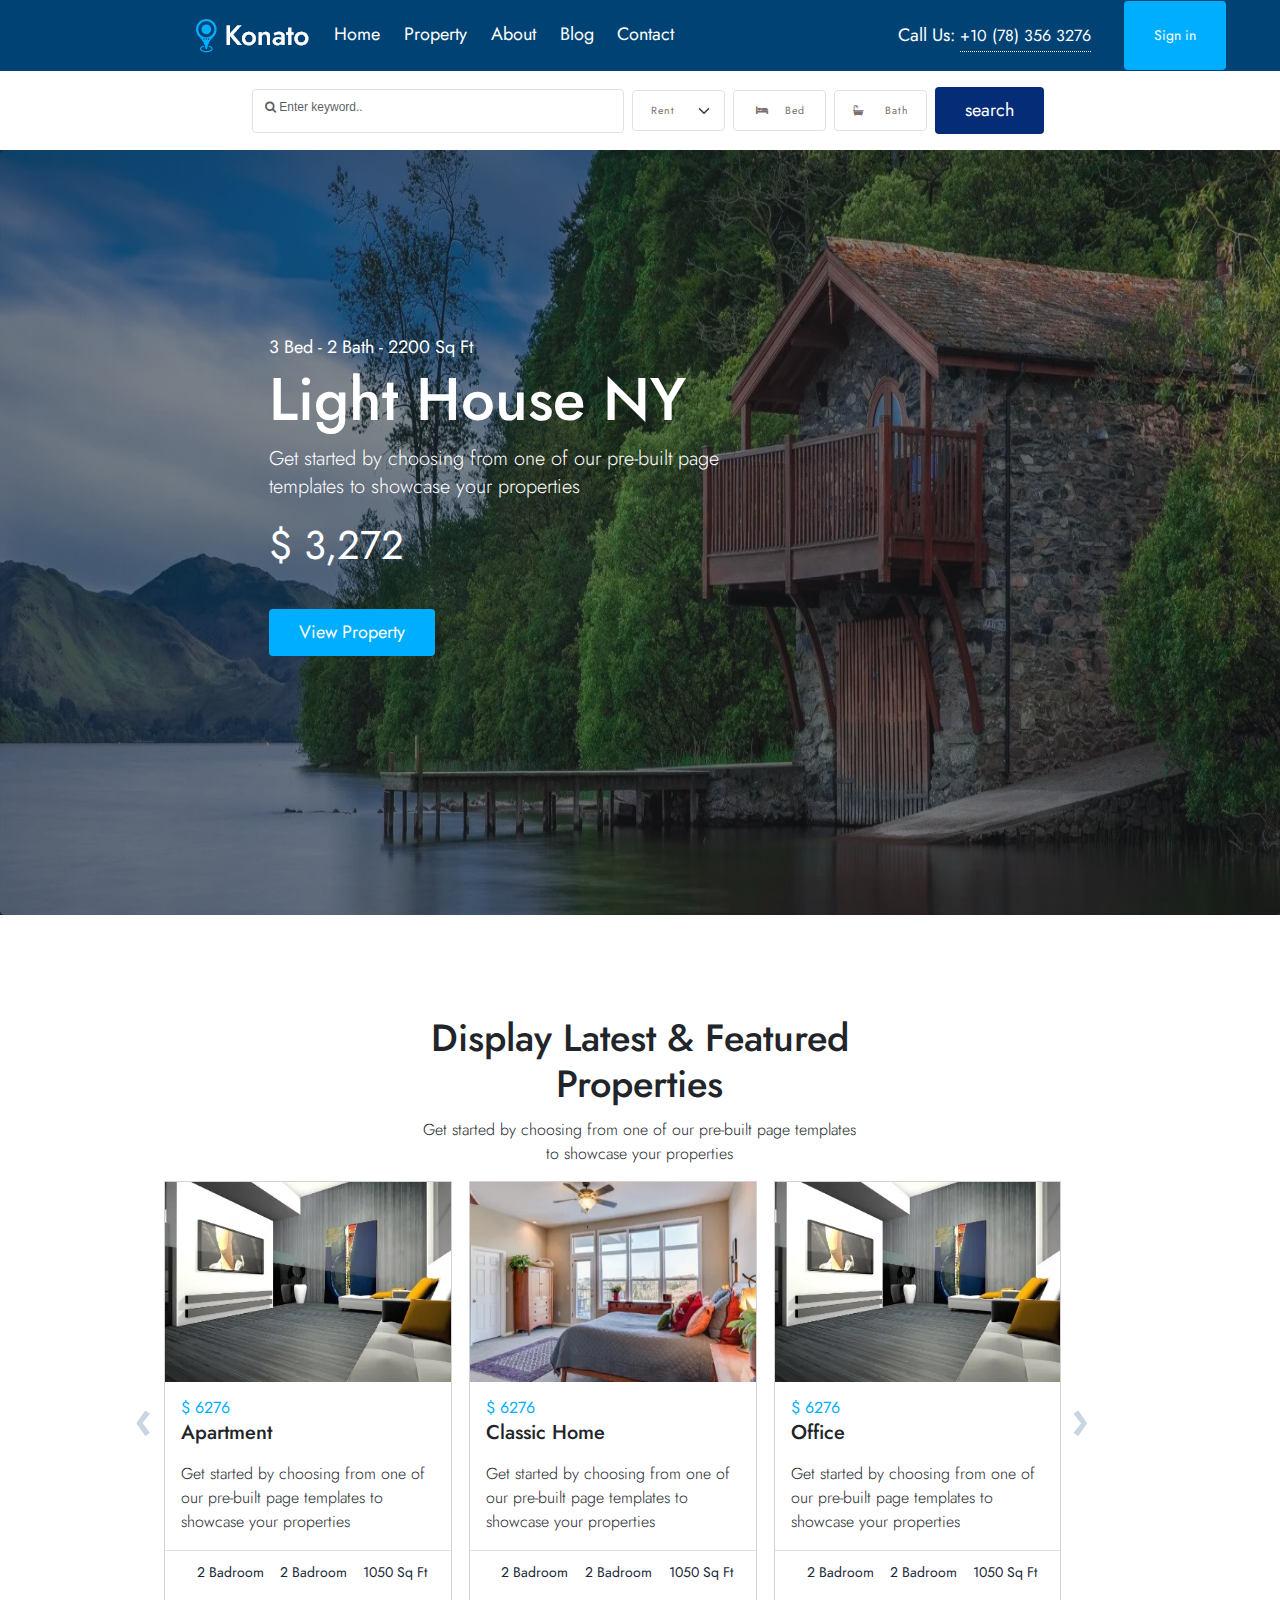
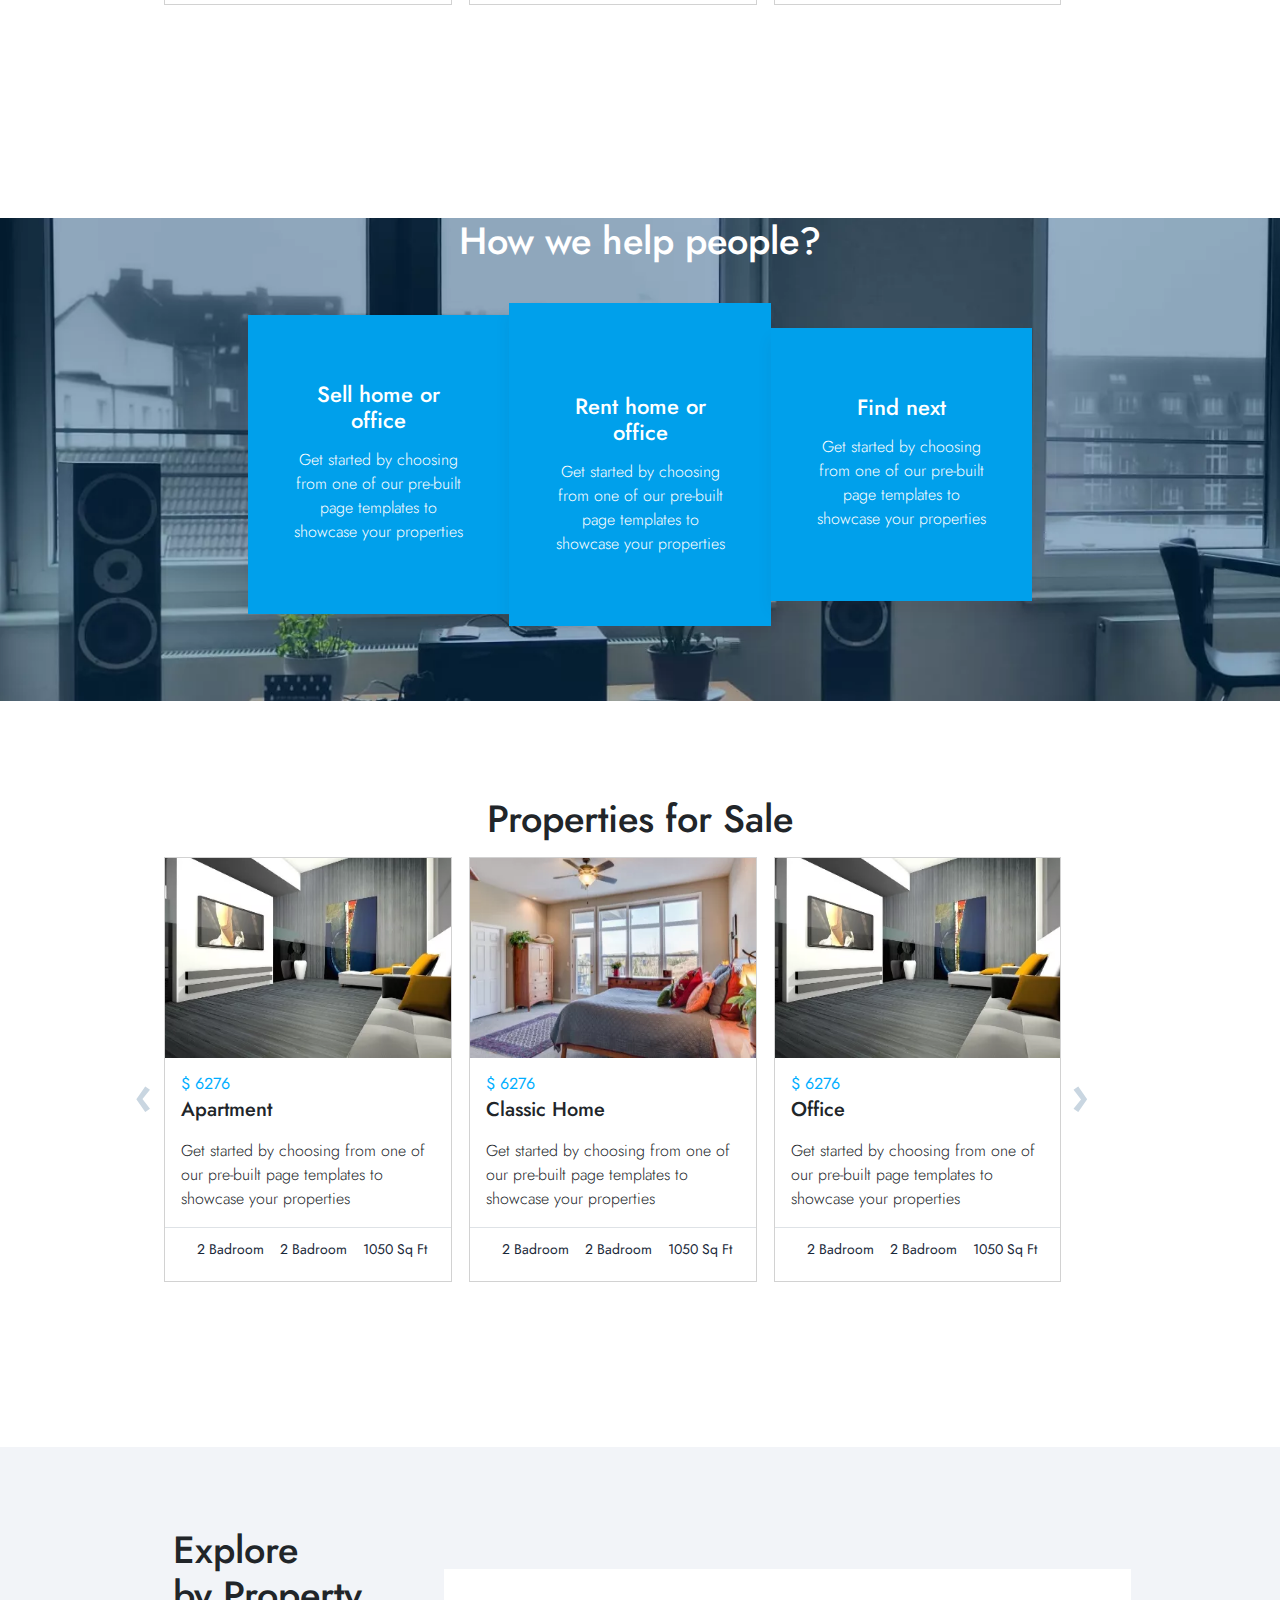
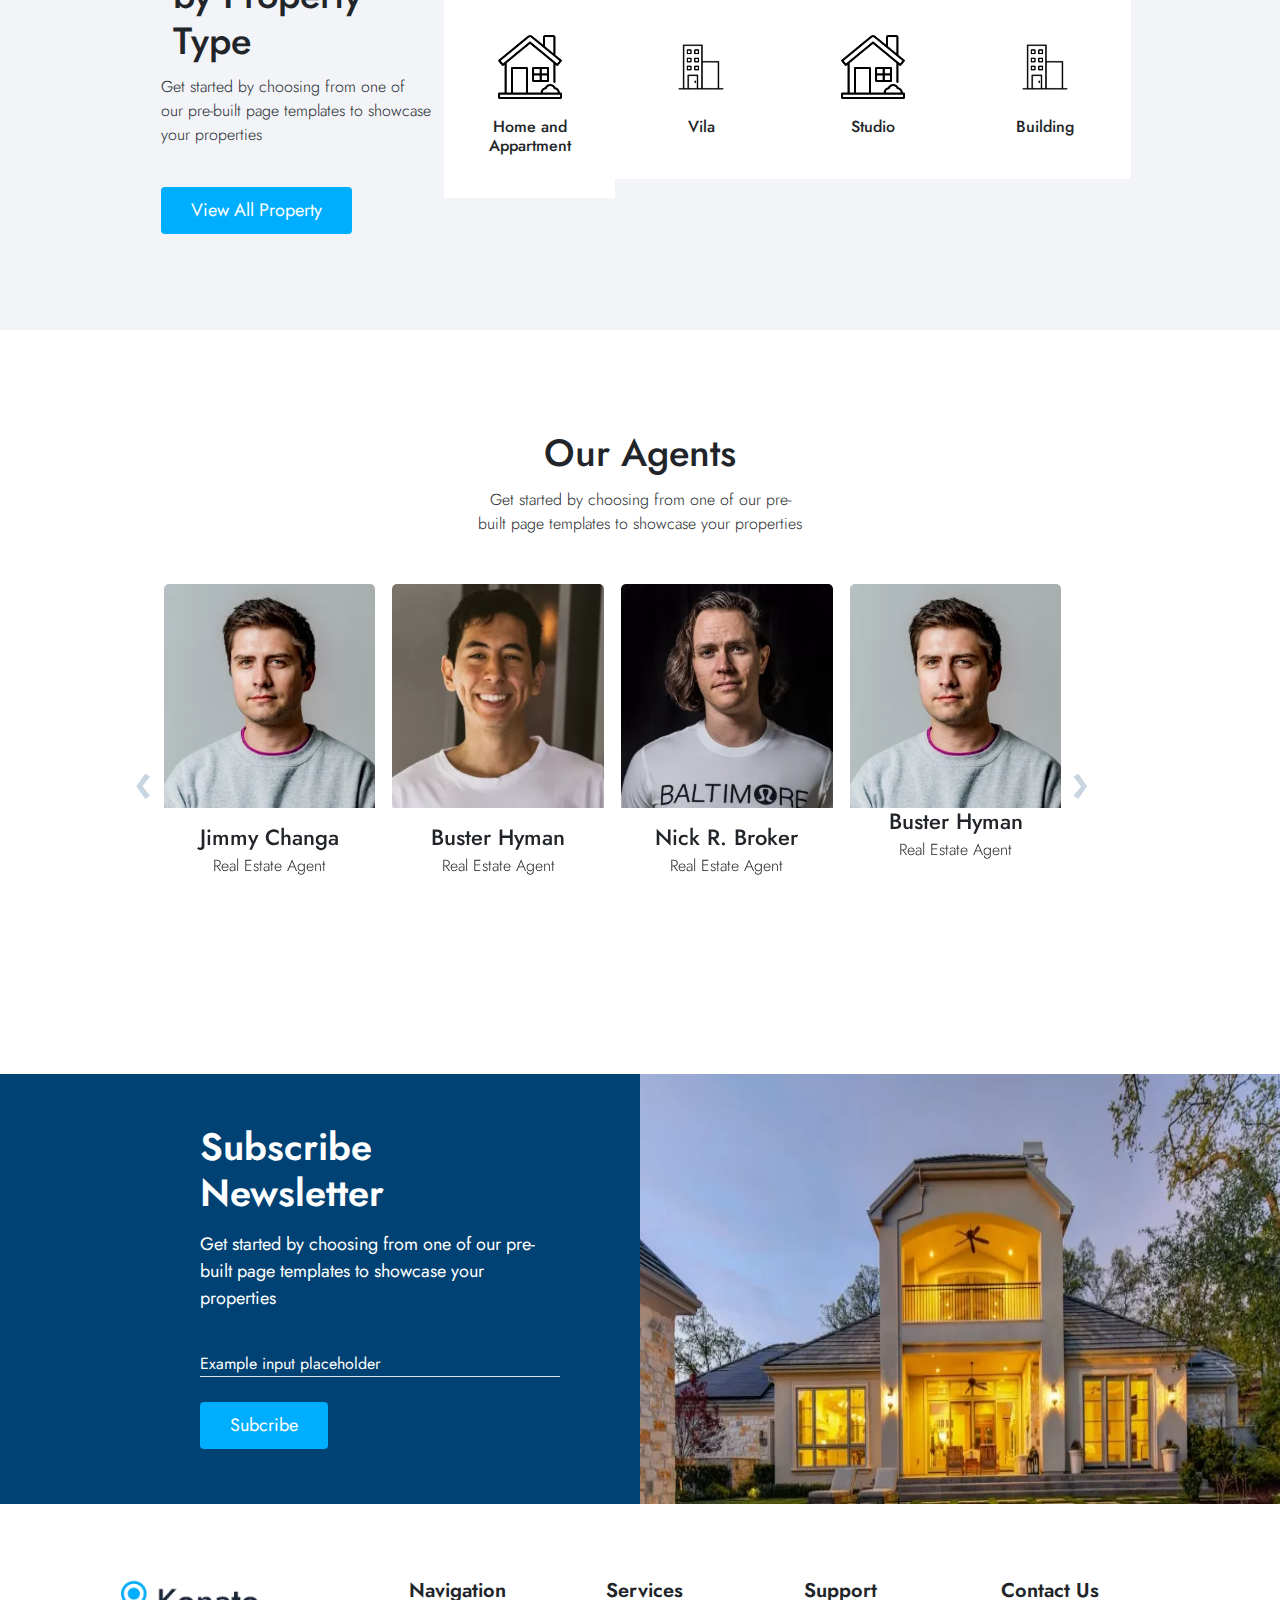
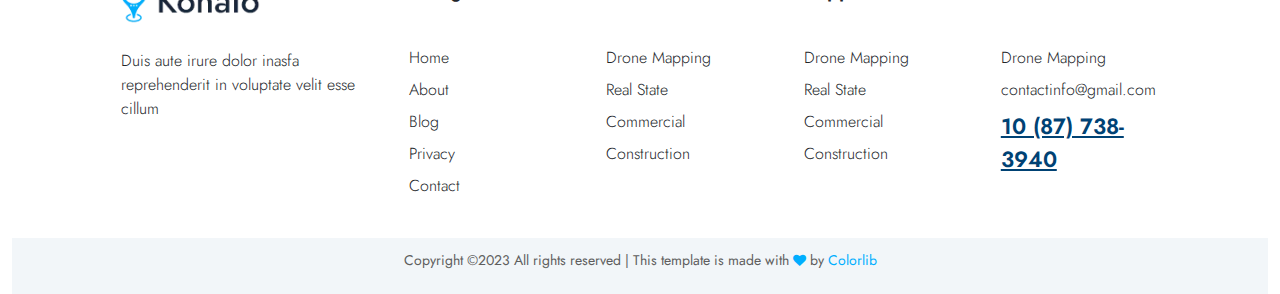
==== index.html @ 272f05c9 "hg" ====
<!DOCTYPE html>
<html lang="en">

<head>
    <meta charset="UTF-8">
    <meta name="viewport" content="width=device-width, initial-scale=1.0">
    <title>Konato</title>
    <!-- boot icon -->
    <link rel="stylesheet" href="https://cdnjs.cloudflare.com/ajax/libs/font-awesome/6.4.2/css/all.min.css"
        integrity="sha512-z3gLpd7yknf1YoNbCzqRKc4qyor8gaKU1qmn+CShxbuBusANI9QpRohGBreCFkKxLhei6S9CQXFEbbKuqLg0DA=="
        crossorigin="anonymous" referrerpolicy="no-referrer" />
    <!-- owl -->
    <link rel="stylesheet" href="https://cdnjs.cloudflare.com/ajax/libs/OwlCarousel2/2.3.4/assets/owl.carousel.min.css"
        integrity="sha512-tS3S5qG0BlhnQROyJXvNjeEM4UpMXHrQfTGmbQ1gKmelCxlSEBUaxhRBj/EFTzpbP4RVSrpEikbmdJobCvhE3g=="
        crossorigin="anonymous" referrerpolicy="no-referrer" />
    <!-- owl -->
    <!-- font icon -->
    <!-- AoS -->
    <link href="https://unpkg.com/aos@2.3.1/dist/aos.css" rel="stylesheet">
    <!-- Aos -->
    <link rel="stylesheet" href="https://cdnjs.cloudflare.com/ajax/libs/font-awesome/6.4.2/css/all.min.css"
        integrity="sha512-z3gLpd7yknf1YoNbCzqRKc4qyor8gaKU1qmn+CShxbuBusANI9QpRohGBreCFkKxLhei6S9CQXFEbbKuqLg0DA=="
        crossorigin="anonymous" referrerpolicy="no-referrer" />
    <!--  -->
    <link rel="stylesheet" type="text/css"
        href="https://bootswatch.com/bower_components/bootstrap/dist/css/bootstrap.min.css" />
    <link rel="stylesheet" href="https://maxcdn.bootstrapcdn.com/font-awesome/4.5.0/css/font-awesome.min.css" />
    <!-- icon -->
    <link href="https://maxcdn.bootstrapcdn.com/font-awesome/4.6.1/css/font-awesome.min.css" rel="stylesheet" />
    <link rel="stylesheet" href="./asset/bootstrap/css/bootstrap.min.css">
    <link rel="stylesheet" href="./asset/bootstrap/css/bootstrap.min.css.map">
    <link rel="stylesheet" href="./asset/bootstrap/css/style.css">
    <!--  -->
</head>

<body>
    <nav class="navbar navbar-expand-lg text-white p-0 m-0">
        <div class="container-fluid">
            <button class="navbar-toggler" type="button" data-bs-toggle="collapse"
                data-bs-target="#navbarSupportedContent" aria-controls="navbarSupportedContent" aria-expanded="false"
                aria-label="Toggle navigation">
                <span class="navbar-toggler-icon"></span>
            </button>
            <div class="MainTop d-flex justify-content-between collapse navbar-collapse" id="navbarSupportedContent">
                <a class="d-flex justify-content-md-start mx-auto me-0 me-3 mt-0 float-md-start" href="#"><img
                        src="./asset/image/logo.png.webp" alt=""></a>
                <ul class="navbar-nav col-5 mb-lg-0">
                    <li class="nav-item">
                        <a class="nav-link me-2 active text-white" aria-current="page" href="#">Home</a>
                    </li>
                    <li class="nav-item">
                        <a class="nav-link me-2" href="#">Property</a>
                    </li>
                    <li class="nav-item me-2">
                        <a class="nav-link" href="#">About</a>
                    </li>
                    <li class="nav-item me-2">
                        <div class="dropdown bg-transparent">
                            <a class="btn btn-secondary bg-transparent border-0 with_icon" href="#" role="button"
                                data-bs-toggle="dropdown" aria-expanded="true">Blog </a>
                            <ul class="dropdown-menu border-0 mt-0 rounded-0">
                                <li><a class="dropdown-item" href="./asset/page/blog.html">Blog</a></li>
                                <li><a class="dropdown-item" href="#">ABlog Detail</a></li>
                                <li><a class="dropdown-item" href="#">Elements</a></li>
                            </ul>
                    </li>
                    <li class="nav-item me-2">
                        <a class="nav-link" href="./asset/page/contact.html">Contact</a>
                    </li>
                </ul>
                <form
                    class="d-flex justify-content-center col-4 d-xl-flex d-lg-flex d-sm-none d-xs-none d-md-none hidden_form col-4 p-0">
                    <p class="" style="font-size: 18px;font-weight: 400 !important;margin-right: 26px;">Call Us: <span
                            class="" style="font-size: 16px;font-weight: 400 !important;padding-bottom: 4px;">+10 (78)
                            356 3276</span>
                    </p>
                    <button type="button" class="btn Font_8 btn_hidden text-white border-0 rounded-1 m-0"
                        style="padding: 10px 30px !important;background-color: #00AEFF;">Sign in</button>
                </form>
            </div>
        </div>
    </nav>
    <!--  -->
    <nav class="navbar navbar-expand-lg nav-show-hiden text-white w-75 h-100 mx-auto">
        <div class="container-fluid">
            <a class="navbar-brand" href="#"></a>
            <button class="navbar-toggler-iconss text-bg-dark text-white p-2 rounded-2 fw-bold border-0" type="button"
                data-bs-toggle="collapse" data-bs-target="#navbarScroll" aria-controls="navbarScroll"
                aria-expanded="false" aria-label="Toggle navigation"> Menu<i class="fa-solid fa-bars fa-lg ms-1"
                    style="color: #ffffff;"></i>
            </button>
            <div class="collapse navbar-collapse" id="navbarScroll">
                <ul class="navbar-nav me-auto my-2 my-lg-0 navbar-nav-scroll" style="--bs-scroll-height: 100px;">
                    <li class="nav-item">
                        <a class="nav-link active text-white" aria-current="page" href="#">Home</a>
                    </li>
                    <li class="nav-item">
                        <a class="nav-link text-white" href="#">Blog</a>
                    </li>
                    <li class="nav-item">
                        <a class="nav-link text-white" aria-disabled="true">About</a>
                    </li>
                    <li class="nav-item">
                        <a class="nav-link text-white" aria-disabled="true">Contact</a>
                    </li>
                </ul>
            </div>
        </div>
    </nav>
    <!--  -->
    <div class="container text-center mt-3 mb-3">
        <div class="d-flex justify-content-center align-items-center position-relative">
            <div class="col-xl-4 col-lg-4 col-md-4 col-sm-3 position-relative">
                <input type="text" class="form-control rounded-1 pt-2 pb-3"
                    style="font-family:Arial, FontAwesome;color: red; font-size: 12px;"
                    placeholder="&#xf002; Enter keyword.." id="formGroupExampleInput">
            </div>
            <div class="col-xl-1 col-lg-2 col-md-2 col-sm-2 ms-2">
                <select class="form-select rounded-1 text-center pe-2 ps-2">
                    <option value="fa-amazon" select> Rent&nbsp;&nbsp;&nbsp;&nbsp;&nbsp;&nbsp;&nbsp;&nbsp;</option>
                    <option value="1">Rent1&nbsp;&nbsp;&nbsp;&nbsp;&nbsp;&nbsp;&nbsp;&nbsp;</option>
                    <option value="2">Rent2&nbsp;&nbsp;&nbsp;&nbsp;&nbsp;&nbsp;&nbsp;&nbsp;</option>
                    <option value="3">Rent3&nbsp;&nbsp;&nbsp;&nbsp;&nbsp;&nbsp;&nbsp;&nbsp;</option>
                    <option value="3">Rent4&nbsp;&nbsp;&nbsp;&nbsp;&nbsp;&nbsp;&nbsp;&nbsp;</option>
                </select>
            </div>
            <div class="col-xl-1 col-lg-2 col-md-2 col-sm-2 ms-2 ">
                <select class="form-select with_icon rounded-1 d-flex justify-content-between text-center pe-2 ps-2"
                    aria-label="Default select example">
                    <option selected>&#xf236;&nbsp;&nbsp;&nbsp;&nbsp;<span class="font-duff">Bed</span> </option>
                    <option value="1">&#xf236;&nbsp;&nbsp;&nbsp;&nbsp;<span class="font-duff">Bed1</span> </option>
                    </option>
                    <option value="2">&#xf236;&nbsp;&nbsp;&nbsp;&nbsp;<span class="font-duff">Bed2</span> </option>
                    <option value="3">&#xf236;&nbsp;&nbsp;&nbsp;&nbsp;<span class="font-duff">Bed2</span> </option>
                    <option value="3">&#xf236;&nbsp;&nbsp;&nbsp;&nbsp;<span class="font-duff">Bed4</span> </option>
                </select>
            </div>
            <div class="col-xl-1 col-lg-2 col-md-2 col-sm-2 p-m-0 ms-2"> <select
                    class="form-select rounded-1 with_icon text-center pe-2 ps-2" aria-label="Default select example">
                    <option selected>&#xf2cd;&nbsp;&nbsp;&nbsp;&nbsp; Bath</option>
                    <option value="1">&#xf2cd;&nbsp;&nbsp;&nbsp;&nbsp; Bath1</option>
                    <option value="2">&#xf2cd;&nbsp;&nbsp;&nbsp;&nbsp; Bath2</option>
                    <option value="3">&#xf2cd;&nbsp;&nbsp;&nbsp;&nbsp; Bath3</option>
                    <option value="3">&#xf2cd;&nbsp;&nbsp;&nbsp;&nbsp; Bath4</option>
                </select> </div>
            <div class="col-xl-1 col-lg-2 col-md-2 col-sm-2 ms-2"> <button type="button Font_8"
                    class="btn text-white border-0 rounded-1 btn_bg_S"
                    style="padding: 10px 30px; background-color: #052c76 !important">search</button>
            </div>
        </div>
    </div>
    <!--  -->
    <div class="position-relative">
        <div class="card text-bg-dark img-bg-overlay rounded-0 border-0">
            <img src="./asset/image/h1_hero1.jpg.webp" class="card-img" alt="...">
            <div class="card-img-overlay col-lg-12 col-md-12 col-sm-12">
                <div class="MainP1 position-absolute">
                    <div class=" col-lg-8 col-md-8 col-sm-9">
                        <p class="Font_w_S">3 Bed - 2 Bath - 2200 Sq Ft</p>
                        <h1 class="LightH">Light House NY</h1>
                        <p class="Para_L">Get started by choosing from one of our pre-built page templates to showcase
                            your properties </p>
                        <p class="LFont">$ 3,272</p>
                        <button type="button Font_8" class="btn text-white border-0 rounded-1 trans_btn"
                            style="padding: 10px 30px;background-color: #00AEFF;">View Property</button>
                    </div>
                </div>
            </div>
        </div>
    </div>
    </div>
    <div class="col-xl-5 col-lg-8 col-md-8 col-sm-8 PADD_T text-center mx-auto">
        <div>
            <h2 class="Fac_S">Display Latest & Featured Properties</h2>
        </div>
        <div class="text-center">
            <p class="small_para"> Get started by choosing from one of our pre-built page templates to showcase your
                properties </p>
        </div>
    </div>
    <div class="with_col_owl mx-auto">
        <div class="owl-first-one owl-carousel col-xs-9 owl-theme mx-auto position-relative text-start">
            <div class=" card Mar_auto rounded-0 p-m-0">
                <img src="asset/image/items2.jpg.webp" class="card-img-top rounded-0 img_Hei" alt="...">
                <div class="card-body padd-arr">
                    <h5 class="col_T">$ 6276</h5>
                    <h5 class="Size_F">Apartment</h5>
                    <figcaption class="small_Get p-0 m-0"> Get started by choosing from one of our pre-built page
                        templates to showcase your properties </figcaption>
                </div>
                <div class="d-flex justify-content-around border-top padd_Iner">
                    <span class="bedP"><i class="fa-solid fa-bed fa-sm" style="color: hsl(0, 1%, 65%);"></i>2 Badroom
                    </span>
                    <span class="bedP"><i class="fa-solid fa-bed fa-sm" style="color: #a5a4a4;"></i>2 Badroom </span>
                    <span class="bedP"><i class="fa-solid fa-bed fa-sm" style="color: #a5a4a4;"></i>1050 Sq Ft </span>
                </div>
            </div>
            <div class="card Mar_auto rounded-0 p-m-0">
                <img src="asset/image/items1.jpg.webp" class="card-img-top rounded-0 img_Hei" alt="...">
                <div class="card-body padd-arr">
                    <h5 class="col_T">$ 6276</h5>
                    <h5 class="Size_F">Classic Home</h5>
                    <figcaption class="small_Get p-0 m-0"> Get started by choosing from one of our pre-built page
                        templates to showcase your properties </figcaption>
                </div>
                <div class="d-flex justify-content-around padd_Iner border-top">
                    <span class="bedP"> <i class="fa-solid fa-bed fa-sm" style="color: #a5a4a4;"></i>2 Badroom </span>
                    <span class="bedP"><i class="fa-solid fa-bed fa-sm" style="color: #a5a4a4;"></i> 2 Badroom </span>
                    <span class="bedP"><i class="fa-solid fa-bed fa-sm" style="color: #a5a4a4;"></i> 1050 Sq Ft </span>
                </div>
            </div>
            <div class="card Mar_auto rounded-0">
                <img src="asset/image/items2.jpg.webp" class="card-img-top rounded-0 img_Hei" alt="...">
                <div class="card-body padd-arr">
                    <h5 class="col_T">$ 6276</h5>
                    <h5 class="Size_F">Office</h5>
                    <figcaption class="small_Get p-0 m-0"> Get started by choosing from one of our pre-built page
                        templates to showcase your properties </figcaption>
                </div>
                <div class="d-flex justify-content-around padd_Iner border-top">
                    <span class="bedP"><i class="fa-solid fa-bed fa-sm" style="color: #a5a4a4;"></i>2 Badroom </span>
                    <span class="bedP"><i class="fa-solid fa-bed fa-sm" style="color: #a5a4a4;"></i>2 Badroom </span>
                    <span class="bedP"><i class="fa-solid fa-bed fa-sm" style="color: #a5a4a4;"></i>1050 Sq Ft </span>
                </div>
            </div>
            <div class="card Mar_aut rounded-0">
                <img src="asset/image/items1.jpg.webp" class="card-img-top rounded-0 img_Hei" alt="...">
                <div class="card-body padd-arr">
                    <h5 class="col_T">$ 6276</h5>
                    <h5 class="Size_F">Apartment</h5>
                    <figcaption class="small_Get p-0 m-0"> Get started by choosing from one of our pre-built page
                        templates to showcase your properties </figcaption>
                </div>
                <div class="d-flex justify-content-around padd_Iner border-top">
                    <span class="bedP"><i class="fa-solid fa-bed fa-sm" style="color: #a5a4a4;"></i>2 Badroom </span>
                    <span class="bedP"><i class="fa-solid fa-bed fa-sm" style="color: #a5a4a4;"></i>2 Badroom </span>
                    <span class="bedP"><i class="fa-solid fa-bed fa-sm" style="color: #a5a4a4;"></i>1050 Sq Ft </span>
                </div>
            </div>
        </div>
    </div>
    <div class="container-fluid BgNic text-center p-0">
        <div class="text-center text-white padd-T2 p-0 mt-5">
            <div class="">
                <h2 class="Fac_S p-0">How we help people?</h2>
            </div>
        </div>
        <div class="container-fluid Padd_F2">
            <div class="row justify-content-center align-items-center col-xl-10 col-sm-12 mx-auto p-0">
                <div class="col-xl-3 col-lg-3 col-md-5 col-sm-5 p-0">
                    <div class="card text-center len_H">
                        <div class="card-body">
                            <i class="fa-solid fa-city fa-2xl" style="color: #FFF;margin-bottom: 23px;"></i>
                            <h5 class="FonS">Sell home or office</h5>
                            <figcaption class="small_Get p-0 small_F"> Get started by choosing from one of our pre-built
                                page templates to showcase your properties </figcaption>
                        </div>
                    </div>
                </div>
                <div class="col-xl-3 col-lg-3 col-md-5 col-sm-5 p-0">
                    <div class="card text-center len_H">
                        <div class="card-body">
                            <i class="fa-solid fa-hotel fa-2xl" style="color: #FFF;margin-bottom: 23px;"></i>
                            <h5 class="FonS">Rent home or office</h5>
                            <figcaption class="small_Get p-0 small_F"> Get started by choosing from one of our pre-built
                                page templates to showcase your properties </figcaption>
                        </div>
                    </div>
                </div>
                <div class="col-xl-3 col-lg-3 col-md-5 col-sm-5 p-0">
                    <div class="card text-center len_H">
                        <div class="card-body">
                            <i class="fa-solid fa-city fa-2xl" style="color: #FFF;margin-bottom: 23px;"></i>
                            <h5 class="FonS">Find next</h5>
                            <figcaption class="small_Get p-0 small_F"> Get started by choosing from one of our pre-built
                                page templates to showcase your properties </figcaption>
                        </div>
                    </div>
                </div>
            </div>
        </div>
    </div>
    <!-- second owl -->
    <figure class="text-center padd-T2">
        <div class="">
            <h2 class="Fac_S">Properties for Sale</h2>
        </div>
    </figure>
    <div class="with_col_owl">
        <div class="owl-first owl-carousel owl-theme position-relative p-0">
            <div class=" card w-100 Mar_auto rounded-0">
                <img src="asset/image/items2.jpg.webp" class="card-img-top rounded-0 img_Hei" alt="...">
                <div class="card-body padd-arr">
                    <h5 class="col_T">$ 6276</h5>
                    <h5 class="Size_F">Apartment</h5>
                    <figcaption class="small_Get p-0 m-0"> Get started by choosing from one of our pre-built page
                        templates to showcase your properties </figcaption>
                </div>
                <div class="d-flex justify-content-around padd_Iner border-top">
                    <span class="bedP"><i class="fa-solid fa-bed fa-sm" style="color: #a5a4a4;"></i>2 Badroom </span>
                    <span class="bedP"><i class="fa-solid fa-bed fa-sm" style="color: #a5a4a4;"></i>2 Badroom </span>
                    <span class="bedP"><i class="fa-solid fa-bed fa-sm" style="color: #a5a4a4;"></i>1050 Sq Ft </span>
                </div>
            </div>
            <div class="card w-100 Mar_auto rounded-0">
                <img src="asset/image/items1.jpg.webp" class="card-img-top rounded-0 img_Hei" alt="...">
                <div class="card-body padd-arr">
                    <h5 class="col_T">$ 6276</h5>
                    <h5 class="Size_F">Classic Home</h5>
                    <figcaption class="small_Get p-0 m-0"> Get started by choosing from one of our pre-built page
                        templates to showcase your properties </figcaption>
                </div>
                <div class="d-flex justify-content-around padd_Iner border-top">
                    <span class="bedP"><i class="fa-solid fa-bed fa-sm" style="color: #a5a4a4;"></i>2 Badroom </span>
                    <span class="bedP"><i class="fa-solid fa-bed fa-sm" style="color: #a5a4a4;"></i>2 Badroom </span>
                    <span class="bedP"><i class="fa-solid fa-bed fa-sm" style="color: #a5a4a4;"></i>1050 Sq Ft </span>
                </div>
            </div>
            <div class="card w-100 Mar_auto rounded-0">
                <img src="asset/image/items2.jpg.webp" class="card-img-top rounded-0 img_Hei" alt="...">
                <div class="card-body padd-arr">
                    <h5 class="col_T">$ 6276</h5>
                    <h5 class="Size_F">Office</h5>
                    <figcaption class="small_Get p-0 m-0"> Get started by choosing from one of our pre-built page
                        templates to showcase your properties </figcaption>
                </div>
                <div class="d-flex justify-content-around padd_Iner border-top">
                    <span class="bedP"><i class="fa-solid fa-bed fa-sm" style="color: #a5a4a4;"></i>2 Badroom </span>
                    <span class="bedP"><i class="fa-solid fa-bed fa-sm" style="color: #a5a4a4;"></i>2 Badroom </span>
                    <span class="bedP"><i class="fa-solid fa-bed fa-sm" style="color: #a5a4a4;"></i>1050 Sq Ft </span>
                </div>
            </div>
            <div class="card w-100 Mar_auto rounded-0">
                <img src="asset/image/items1.jpg.webp" class="card-img-top rounded-0 img_Hei" alt="...">
                <div class="card-body padd-arr">
                    <h5 class="col_T">$ 6276</h5>
                    <h5 class="Size_F">Apartment</h5>
                    <figcaption class="small_Get p-0 m-0"> Get started by choosing from one of our pre-built page
                        templates to showcase your properties </figcaption>
                </div>
                <div class="d-flex justify-content-around padd_Iner border-top">
                    <span class="bedP"><i class="fa-solid fa-bed fa-sm" style="color: #a5a4a4;"></i>2 Badroom </span>
                    <span class="bedP"><i class="fa-solid fa-bed fa-sm" style="color: #a5a4a4;"></i>2 Badroom </span>
                    <span class="bedP"><i class="fa-solid fa-bed fa-sm" style="color: #a5a4a4;"></i>1050 Sq Ft </span>
                </div>
            </div>
        </div>
    </div>
    <!-- owl -->
    <div class="container-fluid text-center BG_col">
        <div class="row justify-content-center align-items-center Mar_fix position-relative">
            <div class="col-xl-3 col-lg-10 col-md-8 col-sm-12">
                <div class="text-start mb-3 Padd_L">
                    <div class="card-body">
                        <h2 class="Fac_S">Explore<br> by Property Type</h2>
                        <figcaption class="small_Get" style="margin-bottom: 40px;"> Get started by choosing from one of
                            our pre-built page templates to showcase your properties </figcaption>
                        <button type="button Font_8" class="btn text-white border-0 rounded-1 trans_btn"
                            style="padding: 10px 30px;background-color: #00AEFF;">View All Property</button>
                    </div>
                </div>
            </div>
            <div class="col-xl-7 col-lg-10 col-sm-12">
                <div class="row classRow">
                    <div class="col-xl-3 col-lg-3 col-md-6 col-sm-6 p-0 tran_car">
                        <div class="text-center hei_Fix">
                            <div class="card-body">
                                <img src="./asset/image/6676508.png" class="mt-4 mb-3" style='width:68px;color:red'
                                    alt="">
                                <h5 class="fw-medium fs-6">Home and Appartment</h5>
                            </div>
                        </div>
                    </div>
                    <div class="col-xl-3 col-lg-3 col-md-6 col-sm-6 p-0  tran_car">
                        <div class="text-center hei_Fix">
                            <div class="card-body">
                                <img src="./asset/image/download.png" class="mt-4 mb-3" style='width:68px;color:red'
                                    alt="">
                                <h5 class="fw-medium fs-6">Vila</h5>
                            </div>
                        </div>
                    </div>
                    <div class="col-xl-3 col-lg-3 col-md-6 col-sm-6 p-0">
                        <div class="text-center hei_Fix">
                            <div class="card-body">
                                <img src="./asset/image/6676508.png" class="mt-4 mb-3" style='width:68px;color:red'
                                    alt="">
                                <h5 class="fw-medium fs-6">Studio</h5>
                            </div>
                        </div>
                    </div>
                    <div class="col-xl-3 col-lg-3 col-md-6 col-sm-6 p-0">
                        <div class="text-center hei_Fix">
                            <div class="card-body">
                                <img src="./asset/image/download.png" class="mt-4 mb-3" style='width:68px;color:red'
                                    alt="">
                                <h5 class="fw-medium fs-6">Building</h5>
                            </div>
                        </div>
                    </div>
                </div>
            </div>
        </div>
    </div>
    <div class="col-lg-4 PADD_T text-center mx-auto">
        <div>
            <h2 class="Fac_S">Our Agents</h2>
        </div>
        <div class="text-center">
            <p class="small_para"> Get started by choosing from one of our pre-built page templates to showcase your
                properties </p>
        </div>
    </div>
    <!-- owl third -->
    <div class="with_col_owl mx-auto">
        <div class="owl-second owl-carousel owl-theme mt-5 position-relative">
            <div class=" card Mar_auto text-center border-0 w-100 position-relative">
                <img src="asset/image/team1.jpg.webp" class="card-img-top img_hover_" alt="...">
                <div class="mb-5 Posi_S position-absolute">
                    <i class="fa-brands fa-facebook img_hover1" style="color: #042763;font-size: 40px;"></i>
                    <i class="fa-brands fa-square-twitter rounded-circle img_hover2"
                        style="color: #052c76;font-size: 40px;"></i>
                    <i class="fa-solid fa-globe rounded-circle img_hover3 fa-2xl"
                        style="color: #052c76;font-size: 40px;"></i>
                </div>
                <div class="card-body p-3">
                    <h5 class="FonS mb-1">Jimmy Changa</h5>
                    <figcaption class="fs-6 fw-light mar_B_L">Real Estate Agent </figcaption>
                </div>
            </div>
            <div class="card Mar_auto text-center border-0 w-100 position-relative">
                <img src="asset/image/team2.jpg.webp" class="card-img-top img_hover_1" alt="...">
                <div class="mb-5 Posi_S position-absolute">
                    <i class="fa-brands fa-facebook img_hover1" style="color: #042763;font-size: 40px;"></i>
                    <i class="fa-brands fa-square-twitter rounded-circle img_hover2"
                        style="color: #052c76;font-size: 40px;"></i>
                    <i class="fa-solid fa-globe rounded-circle img_hover3 fa-2xl"
                        style="color: #052c76;font-size: 40px;"></i>
                </div>
                <div class="card-body p-3">
                    <h5 class="FonS mb-1">Buster Hyman</h5>
                    <p class="fs-6 fw-light mar_B_L">Real Estate Agent </p>
                </div>
            </div>
            <div class="card Mar_auto text-center border-0 w-100 position-relative">
                <img src="asset/image/team3.jpg.webp" class="card-img-top img_hover_2" alt="...">
                <div class="mb-5 Posi_S position-absolute">
                    <i class="fa-brands fa-facebook img_hover1" style="color: #042763;font-size: 40px;"></i>
                    <i class="fa-brands fa-square-twitter rounded-circle img_hover2"
                        style="color: #052c76;font-size: 40px;"></i>
                    <i class="fa-solid fa-globe rounded-circle img_hover3 fa-2xl"
                        style="color: #052c76;font-size: 40px;"></i>
                </div>
                <div class="card-body p-3">
                    <h5 class="FonS mb-1">Nick R. Broker</h5>
                    <p class="fs-6 fw-light mar_B_L"> Real Estate Agent </p>
                </div>
            </div>
            <div class="card Mar_auto text-center border-0 w-100 position-relative">
                <img src="asset/image/team1.jpg.webp" class="card-img-top img_hover_3" alt="...">
                <div class="mb-5 Posi_S position-absolute">
                    <i class="fa-brands fa-facebook img_hover1" style="color: #042763;font-size: 40px;"></i>
                    <i class="fa-brands fa-square-twitter rounded-circle img_hover2"
                        style="color: #052c76;font-size: 40px;"></i>
                    <i class="fa-solid fa-globe rounded-circle img_hover3 fa-2xl"
                        style="color: #052c76;font-size: 40px;"></i>
                </div>
                <div class="card-bod p-3y">
                    <h5 class="FonS mb-1">Buster Hyman</h5>
                    <p class="fs-6 fw-light mar_B_L"> Real Estate Agent </p>
                </div>
            </div>
            <div class="card Mar_auto text-center border-0 w-100 position-relative">
                <img src="asset/image/team4.jpg.webp" class="card-img-top img_hover_4" alt="...">
                <div class="mb-5 Posi_S position-absolute">
                    <i class="fa-brands fa-facebook img_hover1" style="color: #042763;font-size: 40px;"></i>
                    <i class="fa-brands fa-square-twitter rounded-circle img_hover2"
                        style="color: #052c76;font-size: 40px;"></i>
                    <i class="fa-solid fa-globe rounded-circle img_hover3 fa-2xl"
                        style="color: #052c76;font-size: 40px;"></i>
                </div>
                <div class="card-body p-3">
                    <h5 class="FonS mb-1">Jimmy Changa</h5>
                    <p class="fs-6 fw-light mar_B_L">Real Estate Agent </p>
                </div>
            </div>
        </div>
    </div>
    <div class="container-fluid">
        <div class="row position-relative">
            <div class="col-lg-6 col-md-12 col-sm-12 auto_M text-white Subcribe position-relative">
                <figure class="">
                    <blockquote class="">
                        <h2 class="Fac_S p-0" style="margin-bottom: 8px;font-weight: 600 !important;">Subscribe
                            Newsletter </h2>
                    </blockquote>
                    <div class="p-0">
                        <figcaption class="Font_8" style="font-weight: 400 !important;"> Get started by choosing from
                            one of our pre-built page templates to showcase your properties </figcaption>
                    </div>
                </figure>
                <div class="p-0">
                    <input type="text"
                        class="form-control rounded-0 border-0 p-0 border-bottom bg-transparent text-white input_C"
                        id="formGroupExampleInput" style="margin-bottom: 25px;" placeholder="Example input placeholder">
                </div>
                <div class="">
                    <button type="button Font_8" class="btn text-white border-0 rounded-1"
                        style="padding: 10px 30px;background-color: #00AEFF;">Subcribe</button>
                </div>
            </div>
            <div class="col-lg-6 col-md-12 col-sm-12 p-0">
                <img src="asset/image/subscribe-img.jpg.webp" class="card-img-top img_H" alt="...">
            </div>
        </div>
        <div class="container">
            <div class="row justify-content-evenly position-relative mt-5 p-4">
                <div class="col-lg-3 col-md-4 col-sm-6">
                    <img src="./asset/image/logo2_footer.png.webp" style="width: 140px;" alt="">
                    <figcaption class="fw-light mt-4 font_S"> Duis aute irure dolor inasfa reprehenderit in voluptate
                        velit esse cillum </figcaption>
                    <div class="mt-4">
                        <i class="fa-brands fa-facebook fa-sm me-2" style="color: rgb(203, 197, 197);"></i>
                        <i class="fa-brands fa-square-twitter rounded-circle fa-sm me-2"
                            style="color: rgb(203, 197, 197);"></i>
                        <i class="fa-brands fa-instagram fa-sm me-2" style="color: rgb(203, 197, 197);"></i>
                        <i class="fa-brands fa-youtube fa-sm me-2" style="color: rgb(203, 197, 197);"></i>
                    </div>
                </div>
                <div class="col-lg-2 col-md-4 col-sm-6">
                    <blockquote class="nav_f fw-bold">
                        <p>Navigation</p>
                    </blockquote>
                    <ul type="none" class="text-start p-0 mt-4">
                        <li class="fw-light mb-2 p-0 font_S">Home</li>
                        <li class="fw-light mb-2 p-0 font_S">About</li>
                        <li class="fw-light mb-2 p-0 font_S">Blog</li>
                        <li class="fw-light mb-2 p-0 font_S">Privacy</li>
                        <li class="fw-light mb-2 p-0 font_S">Contact</li>
                    </ul>
                </div>
                <div class="col-lg-2 col-md-4 col-sm-6">
                    <blockquote class="nav_f fw-bold">
                        <p>Services</p>
                    </blockquote>
                    <ul type="none" class="text-start p-0 mt-4">
                        <li class="fw-light mb-2 p-0 font_S">Drone Mapping</li>
                        <li class="fw-light mb-2 p-0 font_S">Real State</li>
                        <li class="fw-light mb-2 p-0 font_S">Commercial</li>
                        <li class="fw-light mb-2 p-0 font_S">Construction</li>
                    </ul>
                </div>
                <div class="col-lg-2 col-md-4 col-sm-6">
                    <blockquote class="nav_f fw-bold">
                        <p>Support</p>
                    </blockquote>
                    <ul type="none" class="text-start p-0 mt-4">
                        <li class="fw-light mb-2 p-0 font_S">Drone Mapping</li>
                        <li class="fw-light mb-2 p-0 font_S">Real State</li>
                        <li class="fw-light mb-2 p-0 font_S">Commercial</li>
                        <li class="fw-light mb-2 p-0 font_S">Construction</li>
                    </ul>
                </div>
                <div class="col-lg-2 col-md-4 col-sm-6">
                    <blockquote class="nav_f fw-bold">
                        <p>Contact Us</p>
                    </blockquote>
                    <ul type="none" class="text-start p-0 mt-4">
                        <li class="fw-light mb-2 p-0 font_S">Drone Mapping</li>
                        <li class="fw-light mb-2 p-0 font_S">contactinfo@gmail.com</li>
                        <li class="line_under">10 (87) 738-3940</li>
                    </ul>
                </div>
                <div class=""><button class="position-absolute bottom-0 end-0 BTN_TOP border-0 bg-transparent"><i
                            class='fas fa-chevron-circle-up' style='font-size:44px;color:#00AEFF'></i></button></div>
            </div>
        </div>
        <div class=" container-fluid col-lg-12 text-center p-2" style="background-color: #F2F6F9;">
            <figcaption class="fw-normal mt-1 mx-auto align-items-center"
                style="font-size: 14px;margin-bottom: 15px;color: #5E5E5E;"> Copyright ©2023 All rights reserved | This
                template is made with <i class="fa fa-heart" style="font-size:13px;color:#00AEFF"></i> by <span
                    style="color: #00AEFF;">Colorlib</span>
            </figcaption>
        </div>
        <!-- owl -->
        <!-- jguery -->
        <script src="https://ajax.googleapis.com/ajax/libs/jquery/3.6.4/jquery.min.js"></script>
        <!-- owl jquery -->
        <script src="https://cdnjs.cloudflare.com/ajax/libs/jquery/3.7.1/jquery.min.js"
            integrity="sha512-v2CJ7UaYy4JwqLDIrZUI/4hqeoQieOmAZNXBeQyjo21dadnwR+8ZaIJVT8EE2iyI61OV8e6M8PP2/4hpQINQ/g=="
            crossorigin="anonymous" referrerpolicy="no-referrer"></script>
        <!-- owl  -->
        <script src="https://cdnjs.cloudflare.com/ajax/libs/OwlCarousel2/2.3.4/owl.carousel.min.js"
            integrity="sha512-bPs7Ae6pVvhOSiIcyUClR7/q2OAsRiovw4vAkX+zJbw3ShAeeqezq50RIIcIURq7Oa20rW2n2q+fyXBNcU9lrw=="
            crossorigin="anonymous" referrerpolicy="no-referrer"></script>
        <!-- Aos -->
        <script src="https://unpkg.com/aos@2.3.1/dist/aos.js"></script>
        <!-- Aos -->
        <script src="https://cdn.jsdelivr.net/npm/@popperjs/core@2.11.8/dist/umd/popper.min.js"
            integrity="sha384-I7E8VVD/ismYTF4hNIPjVp/Zjvgyol6VFvRkX/vR+Vc4jQkC+hVqc2pM8ODewa9r"
            crossorigin="anonymous"></script>
        <script src="./asset/bootstrap/js/bootstrap.min.js"></script>
        <script src="./asset/bootstrap/js/app.js"></script>
</body>

</html>
---- asset/bootstrap/css/style.css ----
@import url('https://fonts.googleapis.com/css2?family=Jost:wght@100;200;300;400;500;600;700;800&display=swap');

* {
    padding: 0;
    margin: 0;
    /* border: 1px solid #00a0eb; */
}

.navbar,
.btn-color {
    background-color: #004274;
}

* {
    padding: 0;
    margin: 0;
}

body {
    font-family: 'Jost', sans-serif;
}

.nav-item>.nav-link,
nav-link .active,
.btn,
form p {
    font-size: 18px;
    list-style-type: none;
    text-decoration: none;
    color: white;
    padding: 21px 7px;
    margin-bottom: 0px !important;
    font-weight: 400 !important;
}

.nav-item>.nav-link:hover {
    color: #00AEFF;
}

.nav-item>.nav-link::after {
    content: '';
    border-bottom: 2px solid #00AEFF;
    display: block;
    height: 2;
    width: 0;
    color: #00AEFF;
    background-color: #00AEFF;
    transition: width 0.3s ease;
    /* position: absolute; */
    /* bottom: 0; */

}

.nav-item>.nav-link:hover:after {
    width: 4%;
    position: absolute;
    bottom: 0px;
    color: #00AEFF;
}

form p {

    @media only screen and (min-width: 777px) and (max-width: 1220px) {
        display: none;
    }
}

form p span {
    border-bottom: 1px dotted white;
    color: white;
}

form>.btn {
    padding: 12px 25px;
    background-color: #00AEFF;
    font-size: 14px;
    color: #FFF !important;
}

.navbar-toggler-icon {
    @media only screen and (min-width: 300px) and (max-width:990px) {
        /* margin-right: 10%; */
    }
}

div>#navbarSupportedContent {
    @media only screen and (min-width: 300px) and (max-width: 998px) {
        display: none;
    }
}

.addNavMenu {
    margin-top: -10px;
    margin-left: auto;
    margin-left: auto;
    text-align: center;
}

.LightH {
    font-size: 60px;
    font-weight: 500 !important;
    margin-bottom: 9px;


    @media only screen and (min-width: 300px) and (max-width: 578px) {
        font-size: 38px;
    }
}

.Para_L {
    font-size: 20px;
    font-weight: 300 !important;
    margin-bottom: 20px;
    line-height: 28px;
}

.LightH_C {
    font-size: 79px;
    letter-spacing: 8px;

    @media only screen and (min-width: 998px) and (max-width: 1199px) {
        font-size: 39px;
    }

    @media only screen and (min-width: 778px) and (max-width: 998px) {
        font-size: 37px;
    }

    @media only screen and (min-width: 300px) and (max-width: 778px) {
        font-size: 35px;
    }
}

.LFont {
    font-size: 40px;
    font-family: Jost, sans-serif;
    line-height: 48px;
    margin-bottom: 40px;
    font-weight: 400 !important;
}

.card-img {
    height: 85vh;
}

.MainP1 {
    left: 21%;
    top: 24%;

    @media only screen and (min-width: 998px) and (max-width: 1260px) {
        left: 14%;
        top: 15%;
    }

    @media only screen and (min-width: 778px) and (max-width: 998px) {
        left: 10%;
        top: 10%;
    }

    @media only screen and (min-width: 578px) and (max-width: 778px) {
        left: 12%;
        top: 12%;
    }

    @media only screen and (min-width: 300px) and (max-width: 578px) {
        left: 2%;
        top: 10%;
    }
}

.figcaption {
    padding: 10%;
}

.Mar_auto {
    /* margin: 0 0;
    display: flex;
    justify-content: center;
    width: 70%;
    margin-left: auto;
    margin-right: auto; */
}

/* align-self: center; */

.hidden_form {
    @media only screen and (min-width: 300px) and (max-width: 998px) {
        display: none;
    }
}

.with_col_owl {
    width: 72%;
    padding: 0 12px 90px 12px;
    margin-right: auto;
    margin-left: auto;

    @media only screen and (min-width: 998px) and (max-width: 1260px) {
        width: 82%;
        padding: 0 12px 90px 12px;
    }

    @media only screen and (min-width: 778px) and (max-width: 998px) {
        width: 73%;
        padding: 0 6px 90px 6px;
    }

    @media only screen and (min-width: 300px) and (max-width: 778px) {
        width: 75%;
        padding: 0 0px 90px 0px;
        margin-right: auto !important;
        margin-left: auto !important;
    }


    @media only screen and (min-width: 300px) and (max-width: 578px) {
        width: 98%;
        padding: 0 0px 90px 0px;
        padding: 0 0px 0px 0px !important;
    }
}

.owl-first-one,
.owl-second,
.owl-first,
.owl-next {
    position: absolute;
    right: -28px;
    font-size: 50px;
    top: 40%;
    color: #c9d6e1;
    font-weight: bolder;

    /* font: inherit; */
    @media only screen and (min-width: 300px) and (max-width: 778px) {
        display: none;
        right: 0px;
    }
}

.owl-first-one,
.owl-second,
.owl-first,
.owl-prev {
    position: absolute;
    left: -28px;
    font-size: 50px;
    top: 40%;
    font-weight: bolder;
    color: #c9d6e1;

    @media only screen and (min-width: 300px) and (max-width: 778px) {
        display: none;
        left: 0px;
    }
}

.padd_Iner {
    padding: 11px 20px;
}

.bedP {
    font-size: 14px;
    margin-bottom: 10px;
    font-weight: 400 !important;
    color: #192839;
}

.bedP i {
    margin-right: 2px;
}

.BgNic {
    background-image: url(../../image/section-bg1.jpg.webp);
    /* height: 70vh; */
    background-size: cover;


    @media only screen and (min-width: 578px) and (max-width: 798px) {
        /* height: 110vh !important; */
    }

    @media only screen and (min-width: 300px) and (max-width: 578px) {
        /* height: 150vh !important; */
    }
}

.len_H {
    /* width: 100%; */
    background-color: #00a0eb !important;
    color: white !important;
    border-radius: 0;
    box-shadow: 0px 10px 16px rgba(84, 0, 0, 0.06);
    padding: 50px 30px 39px 30px;
    border: none;
    margin-bottom: 10px;
}

.FonS {
    font-size: 22px;
    font-weight: 500 !important;
    margin-bottom: 14px;

    @media only screen and (min-width: 578px) and (max-width: 1260px) {
        font-size: 18px;
    }

    @media only screen and (min-width: 300px) and (max-width: 578px) {
        font-size: 21px;
    }
}

.mar_B_L {
    margin-bottom: 15px;
}

.col_T {
    color: #00AEFF;
    font-size: 16px;
    margin-bottom: 4px;
    font-weight: normal;
}

.Size_F {
    font-size: 20px;
    margin-bottom: 17px;
    font-weight: 500 !important;
}

.classRow {
    display: flex;
    /* flex-wrap: wrap; */
    justify-content: center;

}

.hei_Fix {
    background-color: white;
    margin-bottom: 10px;
    padding: 40px 20px 35px 20px;
}

.Mar_fix {
    margin-left: 4% !important;
    margin-right: 4% !important;

    @media only screen and (min-width: 300px) and (max-width: 578px) {
        margin-left: 0% !important;
        margin-right: 0% !important;
    }
}

.Padd_L {
    /* padding-left: 70px; */

    @media only screen and (min-width: 300px) and (max-width: 1200px) {
        /* padding-left: 0px; */
    }
}

.BG_col {
    background-color: #F2F4F8;
    padding: 80px 0px;
}

.Posi_S {
    left: 0;
    right: 0;
    bottom: -100%;
    transition: 1s;
    /* bottom: 80px;
    transition: .5 ease-in-out; */

}

.Mar_auto:hover .Posi_S {
    opacity: 1;
    bottom: 50px;
    /* transition: 2s; */
}


.Subcribe {
    background-color: #004274;
}

.form-control {
    outline: none !important;
}

.input_C::placeholder {
    color: rgb(255, 255, 255) !important;
}

.input_S::placeholder {
    font-size: 12px;
    color: rgb(189, 174, 174) !important;
    font-weight: normal !important;
}

.input_S {
    font-size: 12px;
    color: rgb(189, 174, 174) !important;
    font-weight: normal !important;
}

.auto_M {
    padding: 50px 100px 50px 300px;

    @media only screen and (min-width:998px) and (max-width: 1360px) {
        padding: 50px 80px 50px 200px;
    }

    @media only screen and (min-width:778px) and (max-width: 998px) {
        padding: 50px 60px 50px 150px;
    }

    @media only screen and (min-width:558px) and (max-width: 778px) {
        padding: 20px 100px 50px 80px;
    }

    @media only screen and (min-width:300px) and (max-width: 578px) {
        padding: 20px 100px 50px 30px;
    }
}

.Font_8 {
    font-size: 18px;
    margin-bottom: 40px;
    font-weight: 400 !important;
}

.img_H {
    @media only screen and (min-width: 998px) and (max-width: 1600px) {
        height: 430px;
    }
}

.font_S {
    font-size: 16px;
    margin-bottom: 21px;
}

.nav_f {
    font-size: 20px;
    margin-bottom: 40px;
    font-weight: 600 !important;
}

.line_under {
    text-decoration: underline;
    font-size: 22px !important;
    font-weight: 600 !important;
    color: #004274;
}

.Mar_L {
    margin-left: 38px;
    margin-top: -18px;
    font-size: 14px;
}

.Form_p {
    padding: 50px;

    @media only screen and (min-width: 578px) and (max-width: 998px) {
        padding: 20px;
    }

    @media only screen and (min-width: 300px) and (max-width: 578px) {
        padding: 2px;
    }
}

.bg_col {
    background-color: #FBF9FF;
}

.Hea_S {
    font-size: 23px;
}

.Para_S {
    font-size: 14.5px;
    color: #777476;
}

.wipo_S {
    position: relative;
    left: 50px;
    margin-top: -60px;
    width: 85px;
    color: white;
    background-color: #00AEFF;
    font-size: 30px;
    line-height: 22px;
    z-index: 1;

    @media only screen and (min-width: 998px) and (max-width: 1280px) {
        left: 50px;
        margin-top: -48px;
        width: 85px;
        color: white;
        background-color: #00AEFF;
        font-size: 30px;
        line-height: 22px;
    }

    @media only screen and (min-width: 778px) and (max-width: 998px) {
        left: 50px;
        margin-top: -29px;
        width: 65px;
        color: white;
        font-size: 20px;
        line-height: 15px;
    }

    @media only screen and (min-width:300px) and (max-width: 778px) {
        left: 50px;
        margin-top: -29px;
        width: 45px;
        color: white;
        font-size: 15px;
        line-height: 10px;
    }
}

.Mar_miT {
    margin-top: -160px;

    @media only screen and (min-width: 998px) and (max-width: 1280px) {
        margin-top: -90px;
    }

    @media only screen and (min-width: 300px) and (max-width: 998px) {
        margin-top: 0px;
    }
}

.pra_btn {
    font-size: 11px;
    padding: 4px 16px;
    background-color: white;
}

.img-Hei {
    height: 90px;
    /* width: 100%; */

    @media only screen and (min-width: 778px) and (max-width: 998px) {
        height: 200px;
    }

    @media only screen and (min-width: 578px) and (max-width: 778px) {
        height: 120px;
    }

    @media only screen and (min-width: 578px) and (max-width: 778px) {
        height: 90px;
        /* width: 80%; */
    }
}


.form-select {
    font-family: 'FontAwesome', "Jost";
    /* font-family: 'Jost', sans-serif; */
    letter-spacing: 1px;
}

.form-select,
option {
    /* font-family: 'Jost', sans-serif; */
    padding: 12px 6px;
    font-size: 10.5px;
    color: #7a6d6d;
    text-transform: capitalize
}

.font-duff {
    font-family: 'Jost', sans-serif;
    padding: 12px 6px;
    font-size: 10.5px;
    color: #7a6d6d;
    text-transform: capitalize
}

.with_icon {
    -webkit-appearance: none;
    -moz-appearance: none;
    text-indent: 1px;
    background-image: url('');
}

select::-ms-expand {
    display: none;
}

.nav-show-hiden {
    margin-top: -17px;
    background-color: #4a4747;
}

.navbar-toggler-iconss {
    color: white;
}

.card-img-overlay {
    background: linear-gradient(180deg, rgba(27, 31, 35, 0.498), rgba(27, 31, 35, 0.498));
    /* The least supported option. */
    /* width: 70%; */

}

.img_Hei {
    height: 200px;
    width: 80%;
}

.padd-T2 {
    padding-top: 95px;
}

.Padd_F2 {
    margin-top: 39px;
    padding-bottom: 65px;
}

/* .trans_btn::before {
    padding: 25px 30px;
} */

.trans_btn {
    background: #00AEFF;
    background: linear-gradient(to left, #00AEFF 50%, #004274 50%) right;
    font-size: 18px;
    background-size: 200%;
    transition: .3s ease-out;
    padding: 12.5px 15px;
    border-radius: 5px;
    font-weight: 400;
    text-transform: inherit !important;
}

.trans_btn:hover {
    background-position: left;
    border: 0;
}

.dropdown {
    appearance: none;
}

.Font_w_S {
    font-size: 18px;
    font-weight: 400 !important;
    margin-bottom: 3px;
}

div .Fac_S {
    font-size: 38px !important;
    margin-bottom: 12px;
    font-weight: 500 !important;
    padding: 0 12px;

    @media only screen and (min-width:998px) and (max-width: 1200px) {
        font-size: 30px !important;
        padding: 0 0px;
    }

    @media only screen and (min-width:778px) and (max-width: 998px) {
        font-size: 30px !important;
    }

    @media only screen and (min-width:558px) and (max-width: 778px) {
        font-size: 30px !important;
        padding: 0 0px;
    }

    @media only screen and (min-width:300px) and (max-width: 578px) {
        font-size: 24px !important;
        padding: 0 0px !important;
    }
}

.small_para {
    font-size: 16px;
    font-weight: 300 !important;
    margin-bottom: 15px;
    line-height: 28px;
    padding: 0 50px !important;
    line-height: 1.5;
}

.small_para {
    padding: 30px 20px 25px 20px;
}

.small_Get {
    font-size: 16px;
    font-weight: 300 !important;
    margin-bottom: 15px;
    line-height: 28px;
    padding: 0 0px !important;
    line-height: 1.5;
}

.PADD_T {
    padding-top: 100px;
}

.hei_Fix {
    /* background: linear-gra5ient(to top, #004274 50%, white 50%) bottom; */
    background-position: 100%;
}

.hei_Fix {
    /* background: linear-gradient(to top, #bfc4cb 50%, #ffffff 50%) bottom; */
    background: linear-gradient(#fff, #fff 50%, #f8f9fa 50%, #f8f9fa);
    background-size: 100% 200%;
    transition: background 1s;
    box-shadow: white;

}

.hei_Fix:hover {
    background-position: 100% 100%;
    box-shadow: 2px 2px 15px #c9d6e1;
    color: #00A0EB;
    text-decoration-line: underline;
    text-decoration-color: #00A0EB;
}

.btn_bg_S {
    color: #fff;
    background-color: #004274 !important;
}

.navbar-brand {
    @media only screen and (min-width:300px) and (max-width: 998px) {
        margin-left: 80px;
    }
}

.btn_bg_S:hover {
    background-color: #004274;
    color: #00AEFF;
    border: 1px solid #00AEFF;
}

.BTN_TOP {
    right: 10px;
}

.small_F {
    margin-bottom: 15px;
}

.hover_under:hover {}
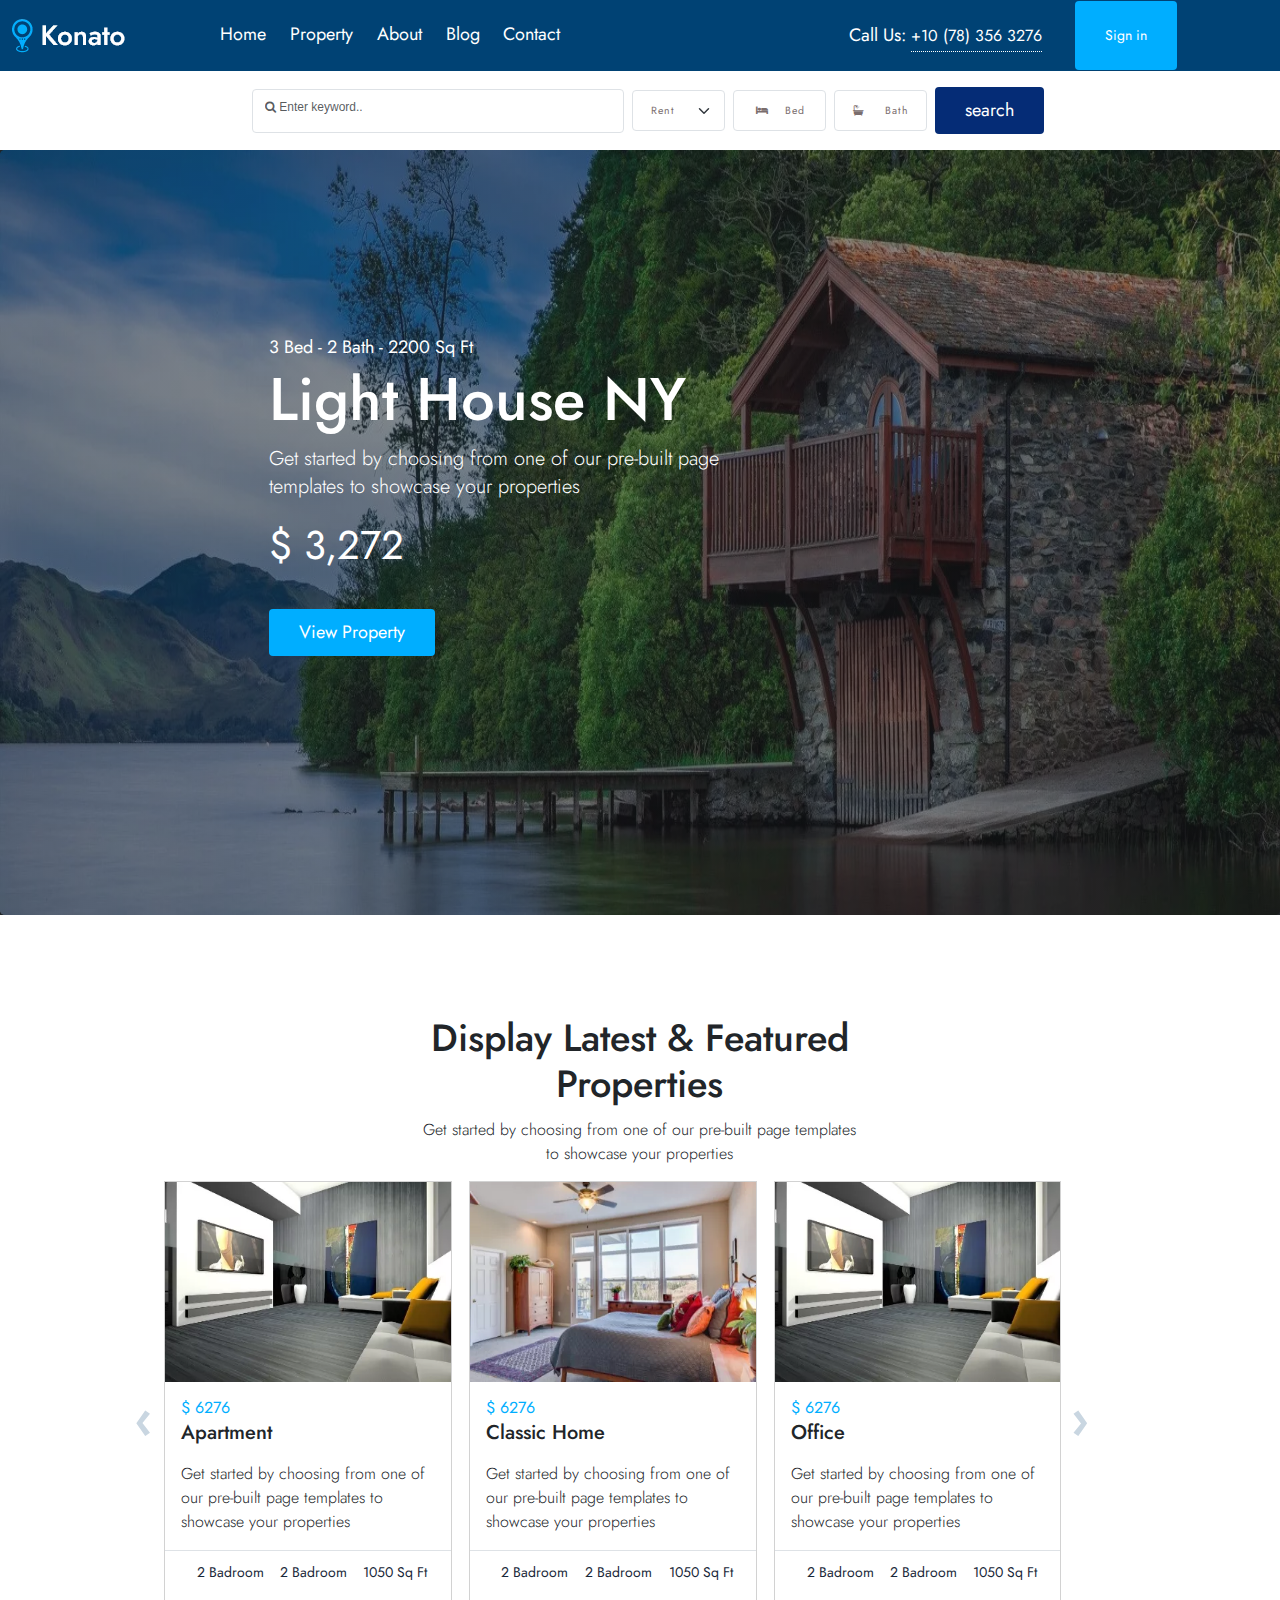
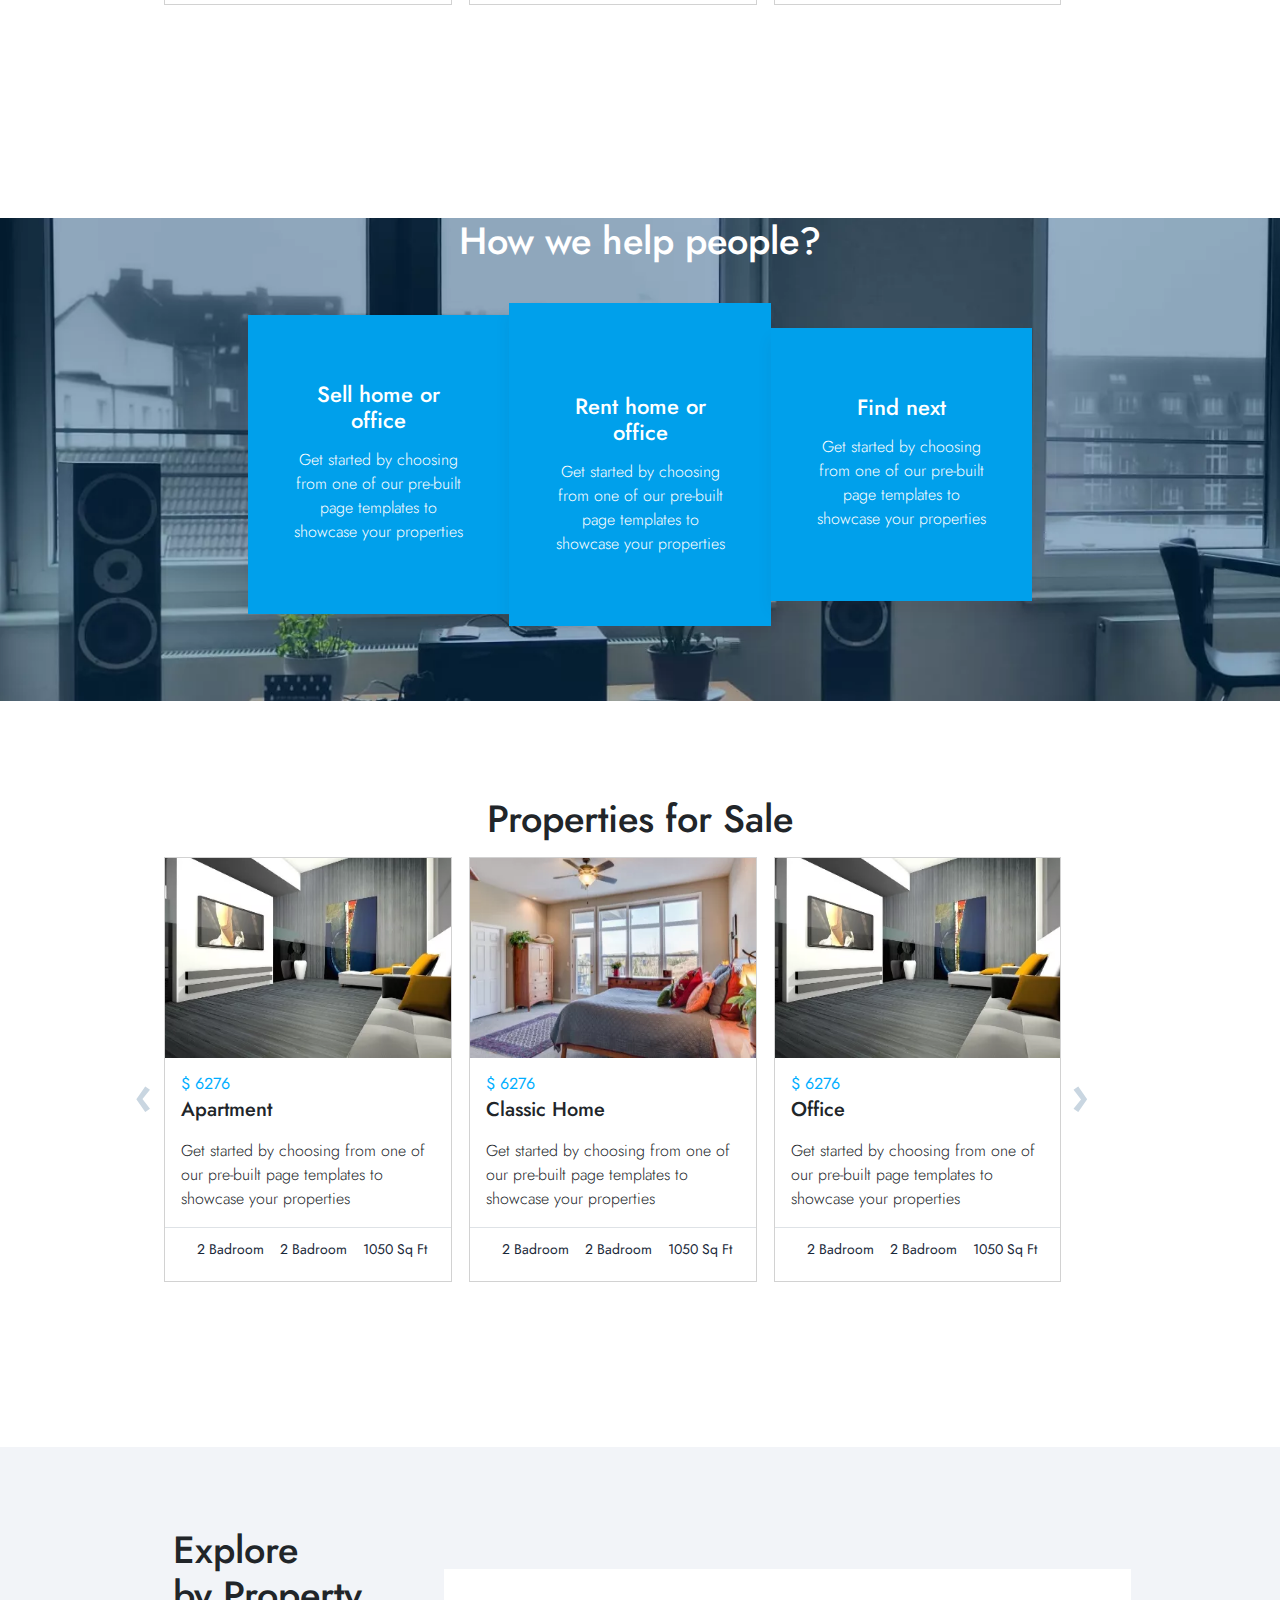
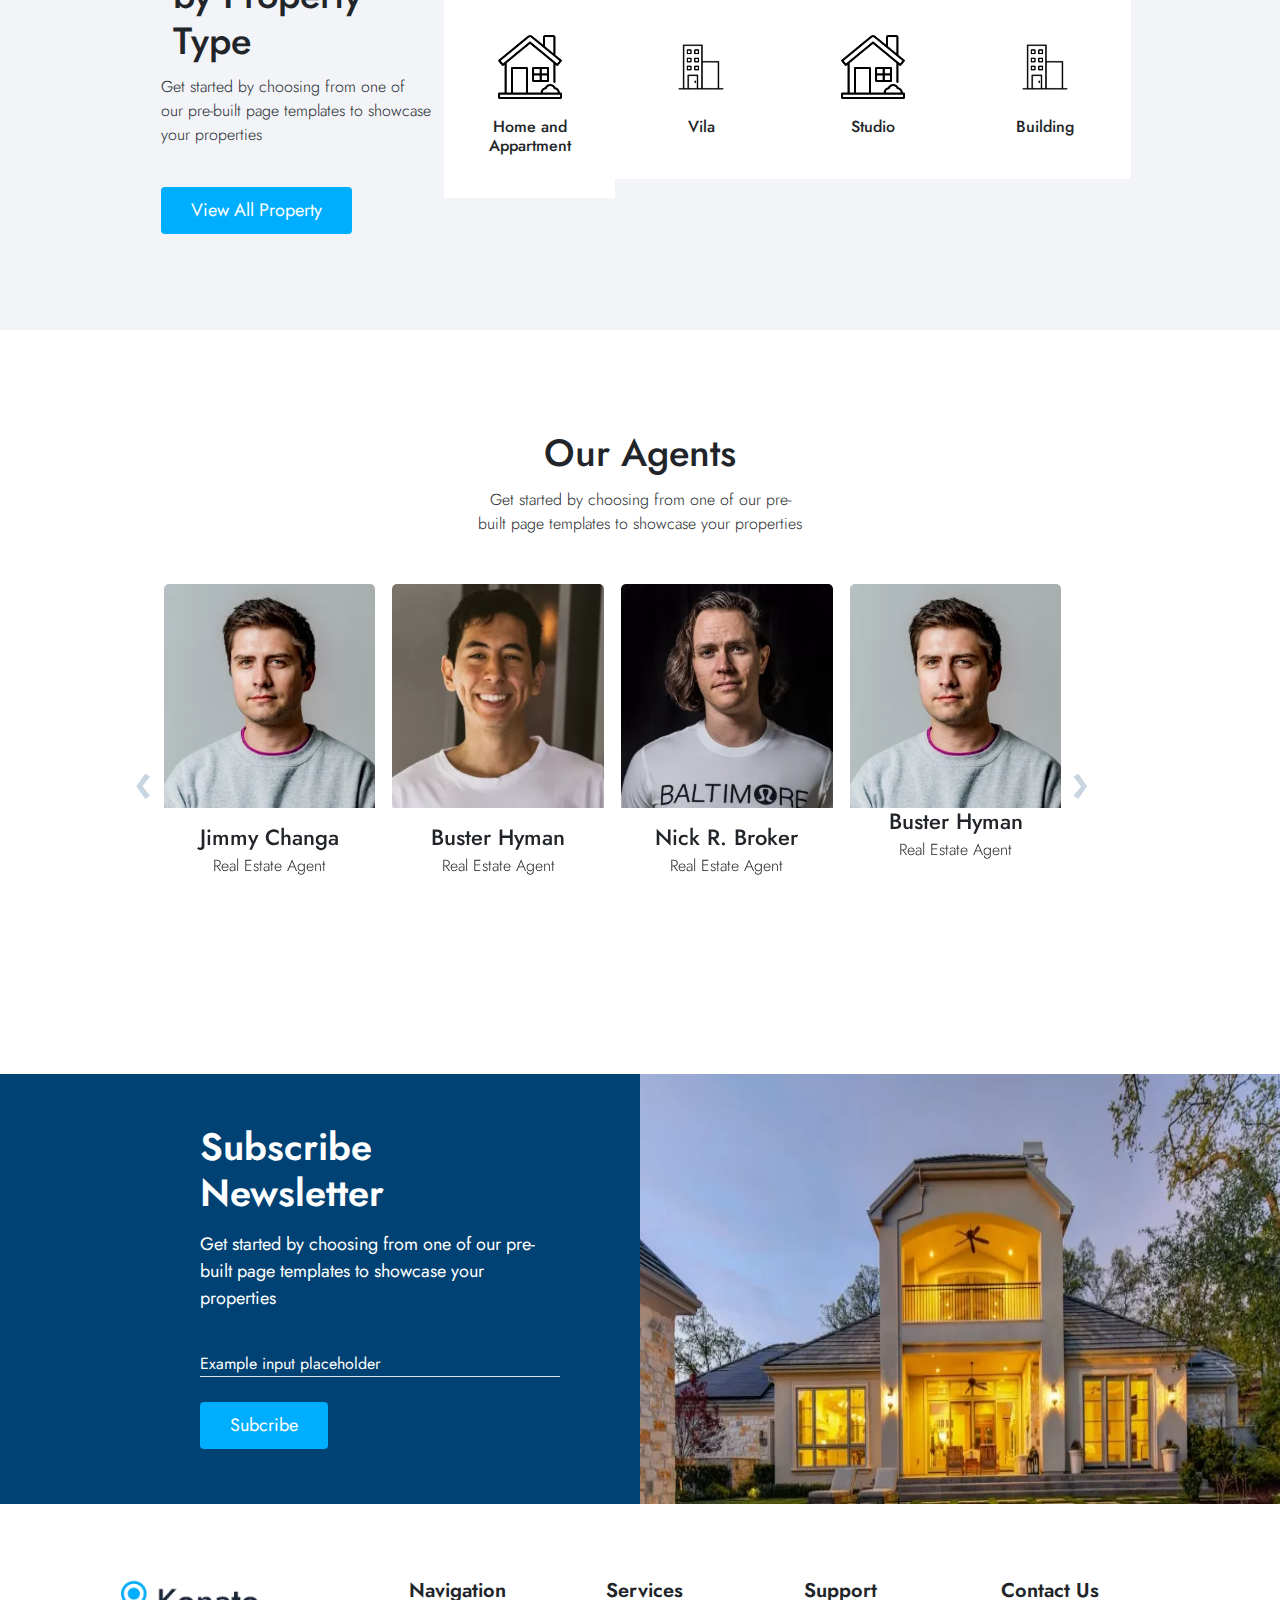
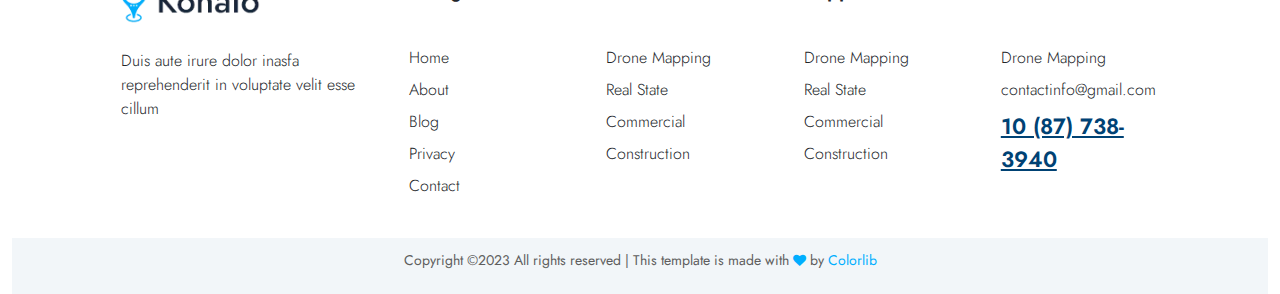
==== commit 36018ceb: "tre" ====
--- a/index.html
+++ b/index.html
@@ -41,9 +41,9 @@
                 aria-label="Toggle navigation">
                 <span class="navbar-toggler-icon"></span>
             </button>
-            <div class="MainTop d-flex justify-content-between collapse navbar-collapse" id="navbarSupportedContent">
-                <a class="d-flex justify-content-md-start mx-auto me-0 me-3 mt-0 float-md-start" href="#"><img
-                        src="./asset/image/logo.png.webp" alt=""></a>
+            <div class="d-flex justify-self-end me-0"> <a class=" mx-auto ms-0 me-3 mt-0 float-md-start" href="#"><img
+                        src="./asset/image/logo.png.webp" alt=""></a></div>
+            <div class="MainTop d-flex justify-content-around collapse navbar-collapse" id="navbarSupportedContent">
                 <ul class="navbar-nav col-5 mb-lg-0">
                     <li class="nav-item">
                         <a class="nav-link me-2 active text-white" aria-current="page" href="#">Home</a>
@@ -110,12 +110,12 @@
     <!--  -->
     <div class="container text-center mt-3 mb-3">
         <div class="d-flex justify-content-center align-items-center position-relative">
-            <div class="col-xl-4 col-lg-4 col-md-4 col-sm-3 position-relative">
+            <div class="col-xl-4 col-lg-4 col-md-4 col-sm-12 position-relative">
                 <input type="text" class="form-control rounded-1 pt-2 pb-3"
                     style="font-family:Arial, FontAwesome;color: red; font-size: 12px;"
                     placeholder="&#xf002; Enter keyword.." id="formGroupExampleInput">
             </div>
-            <div class="col-xl-1 col-lg-2 col-md-2 col-sm-2 ms-2">
+            <div class="col-xl-1 col-lg-2 col-md-2 col-sm-5 ms-2">
                 <select class="form-select rounded-1 text-center pe-2 ps-2">
                     <option value="fa-amazon" select> Rent&nbsp;&nbsp;&nbsp;&nbsp;&nbsp;&nbsp;&nbsp;&nbsp;</option>
                     <option value="1">Rent1&nbsp;&nbsp;&nbsp;&nbsp;&nbsp;&nbsp;&nbsp;&nbsp;</option>
@@ -124,7 +124,7 @@
                     <option value="3">Rent4&nbsp;&nbsp;&nbsp;&nbsp;&nbsp;&nbsp;&nbsp;&nbsp;</option>
                 </select>
             </div>
-            <div class="col-xl-1 col-lg-2 col-md-2 col-sm-2 ms-2 ">
+            <div class="col-xl-1 col-lg-2 col-md-2 col-sm-5 ms-2 ">
                 <select class="form-select with_icon rounded-1 d-flex justify-content-between text-center pe-2 ps-2"
                     aria-label="Default select example">
                     <option selected>&#xf236;&nbsp;&nbsp;&nbsp;&nbsp;<span class="font-duff">Bed</span> </option>
@@ -135,7 +135,7 @@
                     <option value="3">&#xf236;&nbsp;&nbsp;&nbsp;&nbsp;<span class="font-duff">Bed4</span> </option>
                 </select>
             </div>
-            <div class="col-xl-1 col-lg-2 col-md-2 col-sm-2 p-m-0 ms-2"> <select
+            <div class="col-xl-1 col-lg-2 col-md-2 col-sm-5 p-m-0 ms-2"> <select
                     class="form-select rounded-1 with_icon text-center pe-2 ps-2" aria-label="Default select example">
                     <option selected>&#xf2cd;&nbsp;&nbsp;&nbsp;&nbsp; Bath</option>
                     <option value="1">&#xf2cd;&nbsp;&nbsp;&nbsp;&nbsp; Bath1</option>
@@ -143,7 +143,7 @@
                     <option value="3">&#xf2cd;&nbsp;&nbsp;&nbsp;&nbsp; Bath3</option>
                     <option value="3">&#xf2cd;&nbsp;&nbsp;&nbsp;&nbsp; Bath4</option>
                 </select> </div>
-            <div class="col-xl-1 col-lg-2 col-md-2 col-sm-2 ms-2"> <button type="button Font_8"
+            <div class="col-xl-1 col-lg-2 col-md-2 col-sm-12 ms-2"> <button type="button Font_8"
                     class="btn text-white border-0 rounded-1 btn_bg_S"
                     style="padding: 10px 30px; background-color: #052c76 !important">search</button>
             </div>
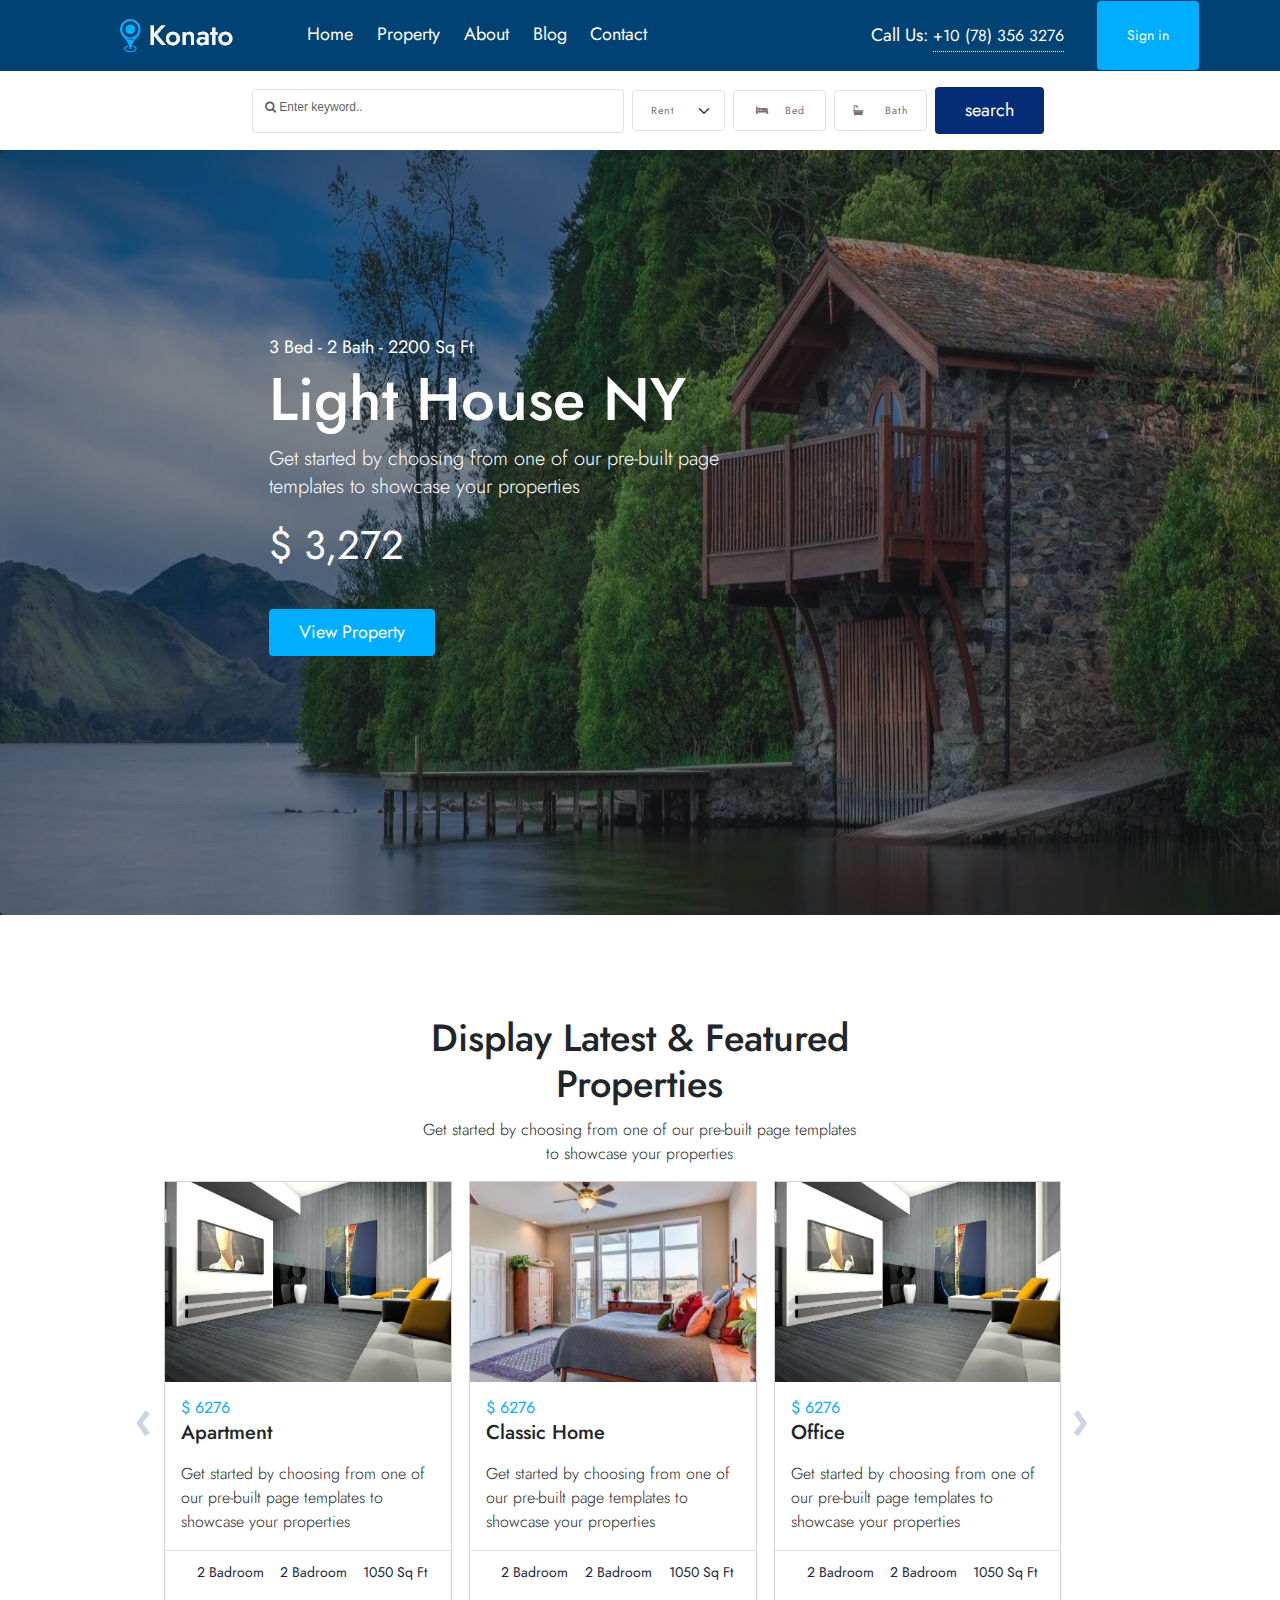
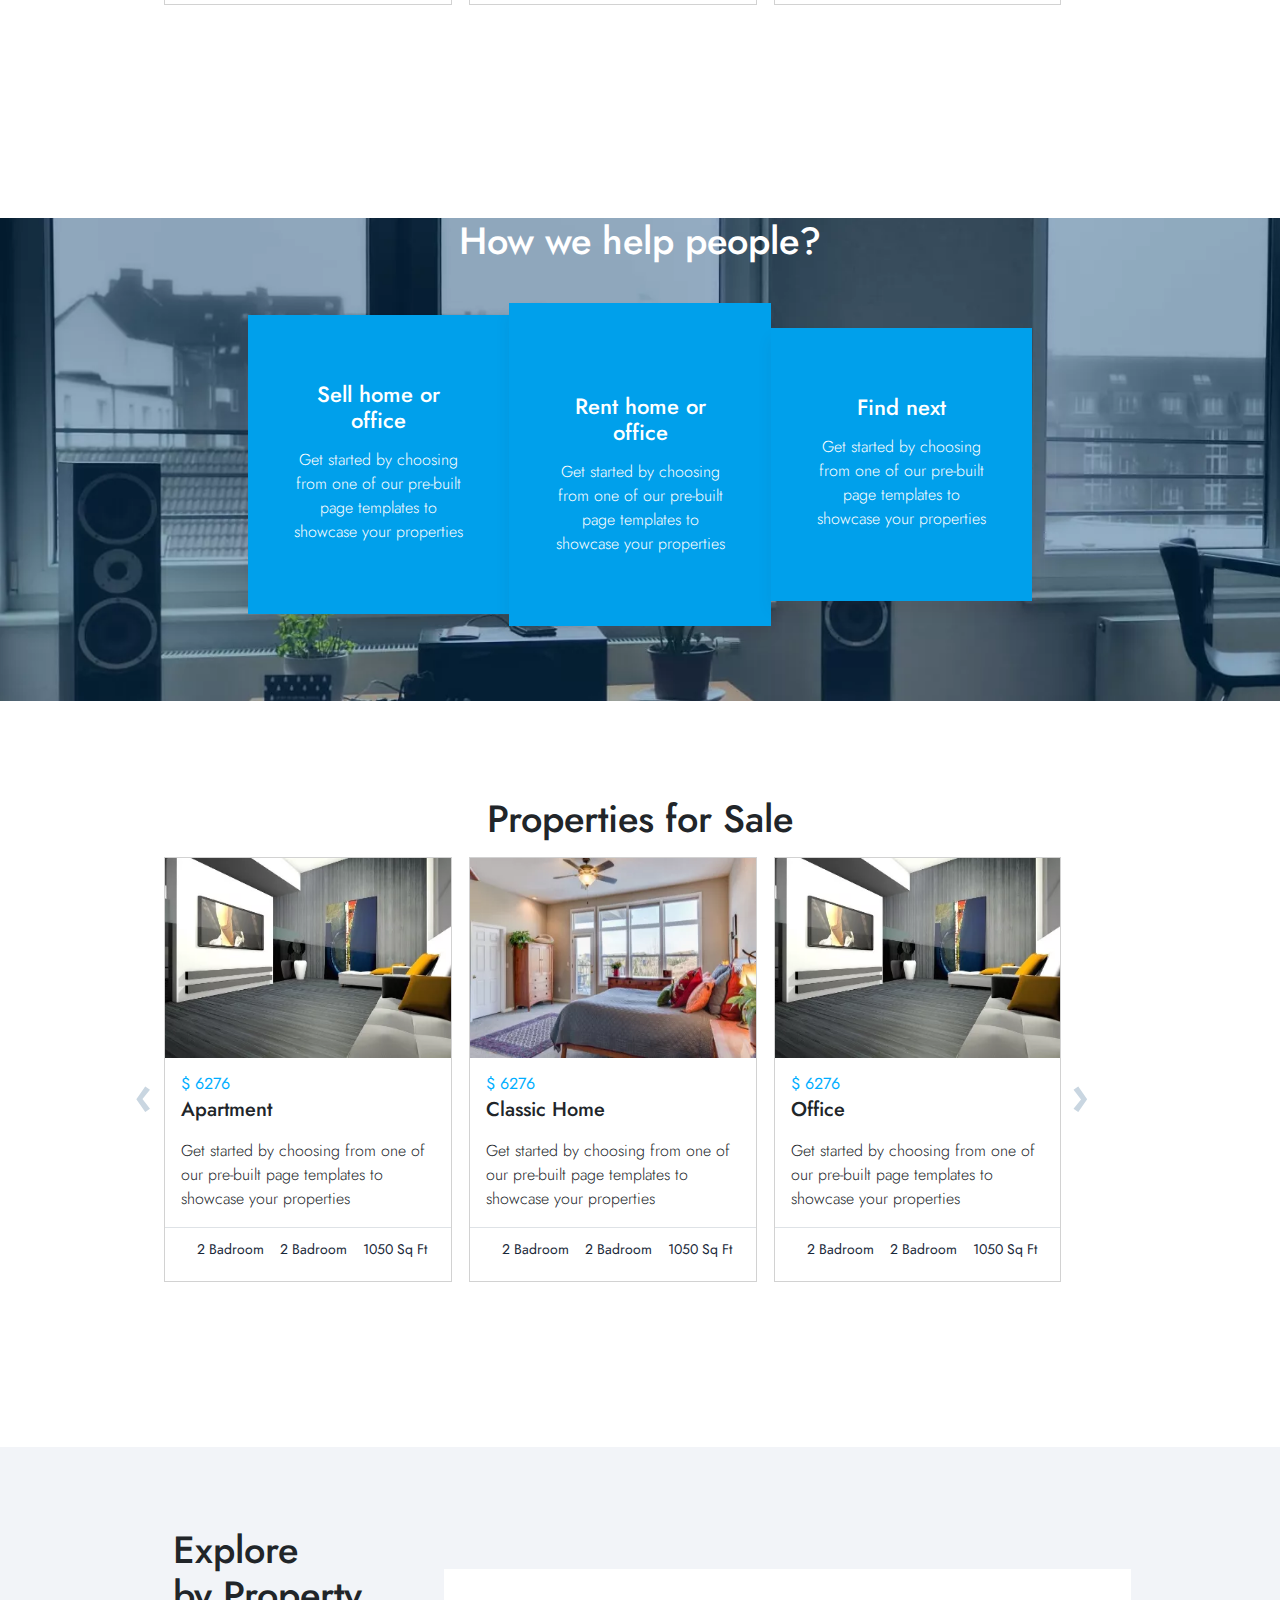
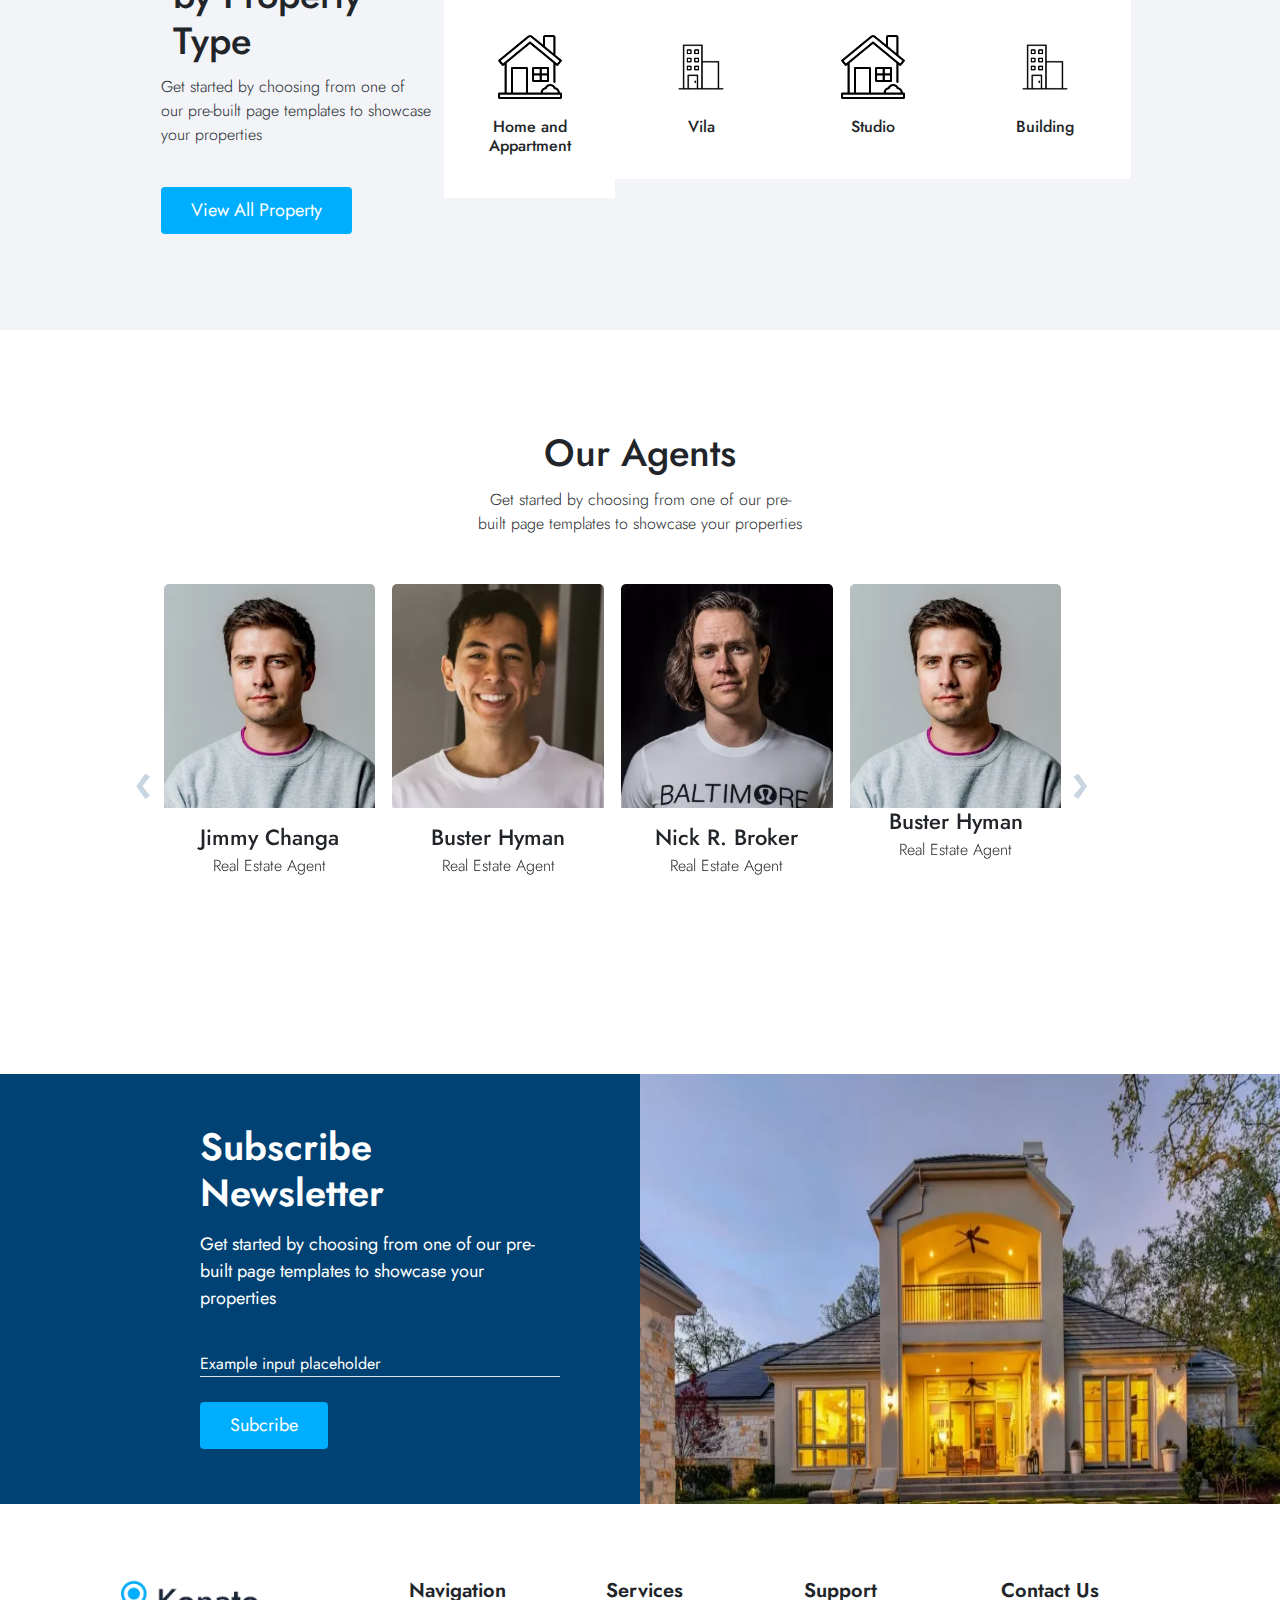
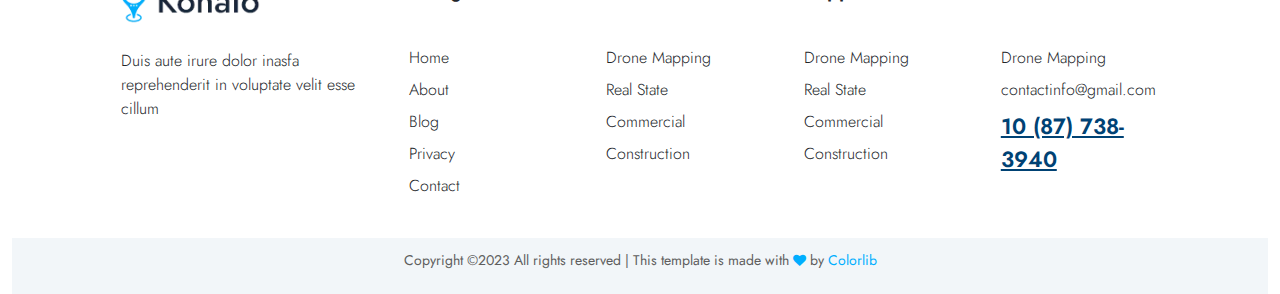
==== commit a57a3938: "rew" ====
--- a/index.html
+++ b/index.html
@@ -41,8 +41,8 @@
                 aria-label="Toggle navigation">
                 <span class="navbar-toggler-icon"></span>
             </button>
-            <div class="d-flex justify-self-end me-0"> <a class=" mx-auto ms-0 me-3 mt-0 float-md-start" href="#"><img
-                        src="./asset/image/logo.png.webp" alt=""></a></div>
+            <div class="d-flex justify-self-end"> <a class="me-0 ms-5 mt-0 float-md-start" href="#"><img
+                        src="./asset/image/logo.png.webp" class="img_side" alt=""></a></div>
             <div class="MainTop d-flex justify-content-around collapse navbar-collapse" id="navbarSupportedContent">
                 <ul class="navbar-nav col-5 mb-lg-0">
                     <li class="nav-item">
@@ -110,12 +110,12 @@
     <!--  -->
     <div class="container text-center mt-3 mb-3">
         <div class="d-flex justify-content-center align-items-center position-relative">
-            <div class="col-xl-4 col-lg-4 col-md-4 col-sm-12 position-relative">
+            <div class="col-xl-4 col-lg-4 col-md-4 col-sm-3 position-relative">
                 <input type="text" class="form-control rounded-1 pt-2 pb-3"
                     style="font-family:Arial, FontAwesome;color: red; font-size: 12px;"
                     placeholder="&#xf002; Enter keyword.." id="formGroupExampleInput">
             </div>
-            <div class="col-xl-1 col-lg-2 col-md-2 col-sm-5 ms-2">
+            <div class="col-xl-1 col-lg-2 col-md-2 col-sm-2 ms-2">
                 <select class="form-select rounded-1 text-center pe-2 ps-2">
                     <option value="fa-amazon" select> Rent&nbsp;&nbsp;&nbsp;&nbsp;&nbsp;&nbsp;&nbsp;&nbsp;</option>
                     <option value="1">Rent1&nbsp;&nbsp;&nbsp;&nbsp;&nbsp;&nbsp;&nbsp;&nbsp;</option>
@@ -124,7 +124,7 @@
                     <option value="3">Rent4&nbsp;&nbsp;&nbsp;&nbsp;&nbsp;&nbsp;&nbsp;&nbsp;</option>
                 </select>
             </div>
-            <div class="col-xl-1 col-lg-2 col-md-2 col-sm-5 ms-2 ">
+            <div class="col-xl-1 col-lg-2 col-md-2 col-sm-2 ms-2 ">
                 <select class="form-select with_icon rounded-1 d-flex justify-content-between text-center pe-2 ps-2"
                     aria-label="Default select example">
                     <option selected>&#xf236;&nbsp;&nbsp;&nbsp;&nbsp;<span class="font-duff">Bed</span> </option>
@@ -135,7 +135,7 @@
                     <option value="3">&#xf236;&nbsp;&nbsp;&nbsp;&nbsp;<span class="font-duff">Bed4</span> </option>
                 </select>
             </div>
-            <div class="col-xl-1 col-lg-2 col-md-2 col-sm-5 p-m-0 ms-2"> <select
+            <div class="col-xl-1 col-lg-2 col-md-2 col-sm-2 p-m-0 ms-2"> <select
                     class="form-select rounded-1 with_icon text-center pe-2 ps-2" aria-label="Default select example">
                     <option selected>&#xf2cd;&nbsp;&nbsp;&nbsp;&nbsp; Bath</option>
                     <option value="1">&#xf2cd;&nbsp;&nbsp;&nbsp;&nbsp; Bath1</option>
@@ -143,7 +143,7 @@
                     <option value="3">&#xf2cd;&nbsp;&nbsp;&nbsp;&nbsp; Bath3</option>
                     <option value="3">&#xf2cd;&nbsp;&nbsp;&nbsp;&nbsp; Bath4</option>
                 </select> </div>
-            <div class="col-xl-1 col-lg-2 col-md-2 col-sm-12 ms-2"> <button type="button Font_8"
+            <div class="col-xl-1 col-lg-2 col-md-2 col-sm-2 ms-2"> <button type="button Font_8"
                     class="btn text-white border-0 rounded-1 btn_bg_S"
                     style="padding: 10px 30px; background-color: #052c76 !important">search</button>
             </div>
--- a/asset/bootstrap/css/style.css
+++ b/asset/bootstrap/css/style.css
@@ -255,6 +255,12 @@
     }
 }
 
+.LightH_5 {
+    font-size: 50px;
+    font-weight: 500 !important;
+    margin-bottom: 20px;
+}
+
 .padd_Iner {
     padding: 11px 20px;
 }
@@ -477,12 +483,36 @@
 }
 
 .Hea_S {
-    font-size: 23px;
+    font-size: 24px;
+    margin-bottom: 15px;
+    font-weight: 600 !important;
+}
+
+.padd_man {
+    padding: 60px 30px 35px 35px;
+    box-shadow: 0px 10px 20px 0px rgba(221, 221, 221, 0.3);
 }
 
 .Para_S {
-    font-size: 14.5px;
-    color: #777476;
+    font-size: 16px;
+    margin-bottom: 30px;
+    color: #545454;
+
+}
+
+.Para_Sha {
+    /* box-shadow: 0px 10px 20px 0px rgba(221, 221, 221, 0.3); */
+    font-size: 14px;
+}
+
+.img_side {
+    margin-left: 60px;
+}
+
+.para_B {
+    font-size: 14px;
+    font-weight: 300 !important;
+    padding-bottom: 12px;
 }
 
 .wipo_S {
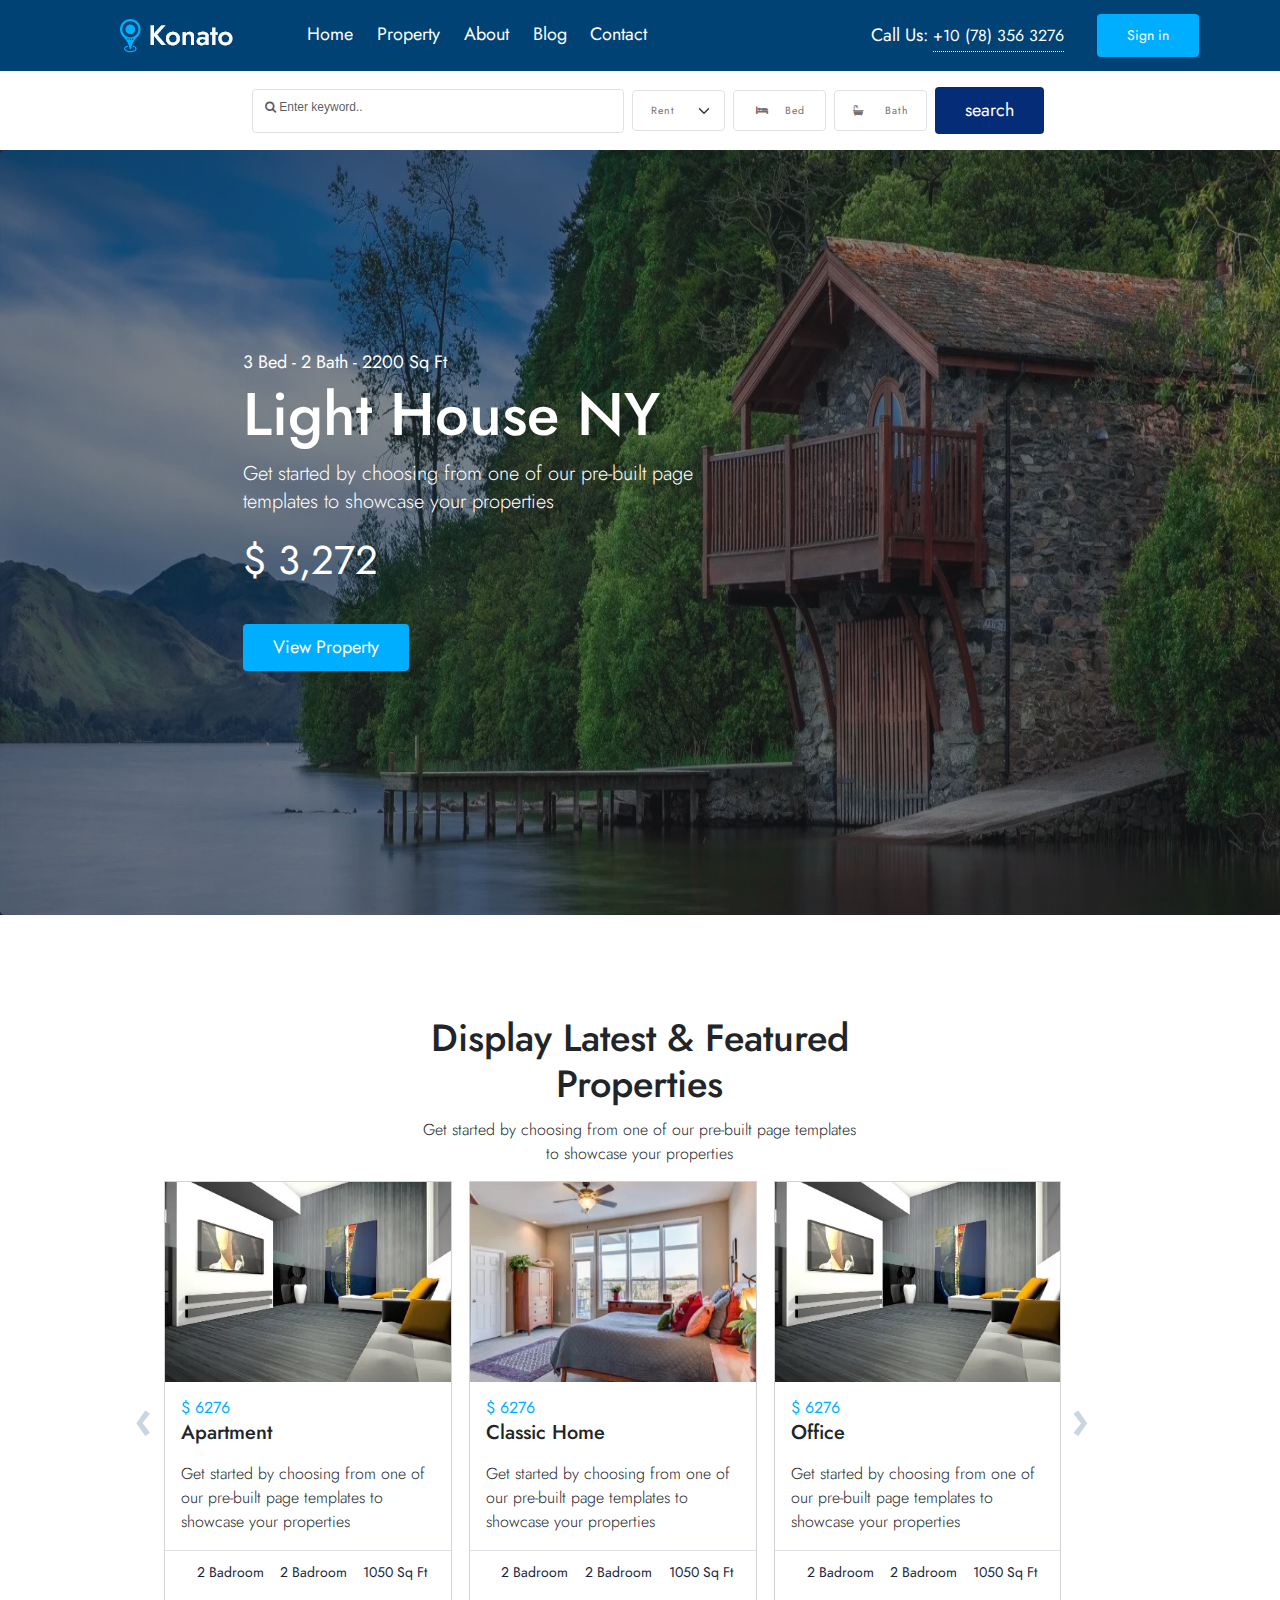
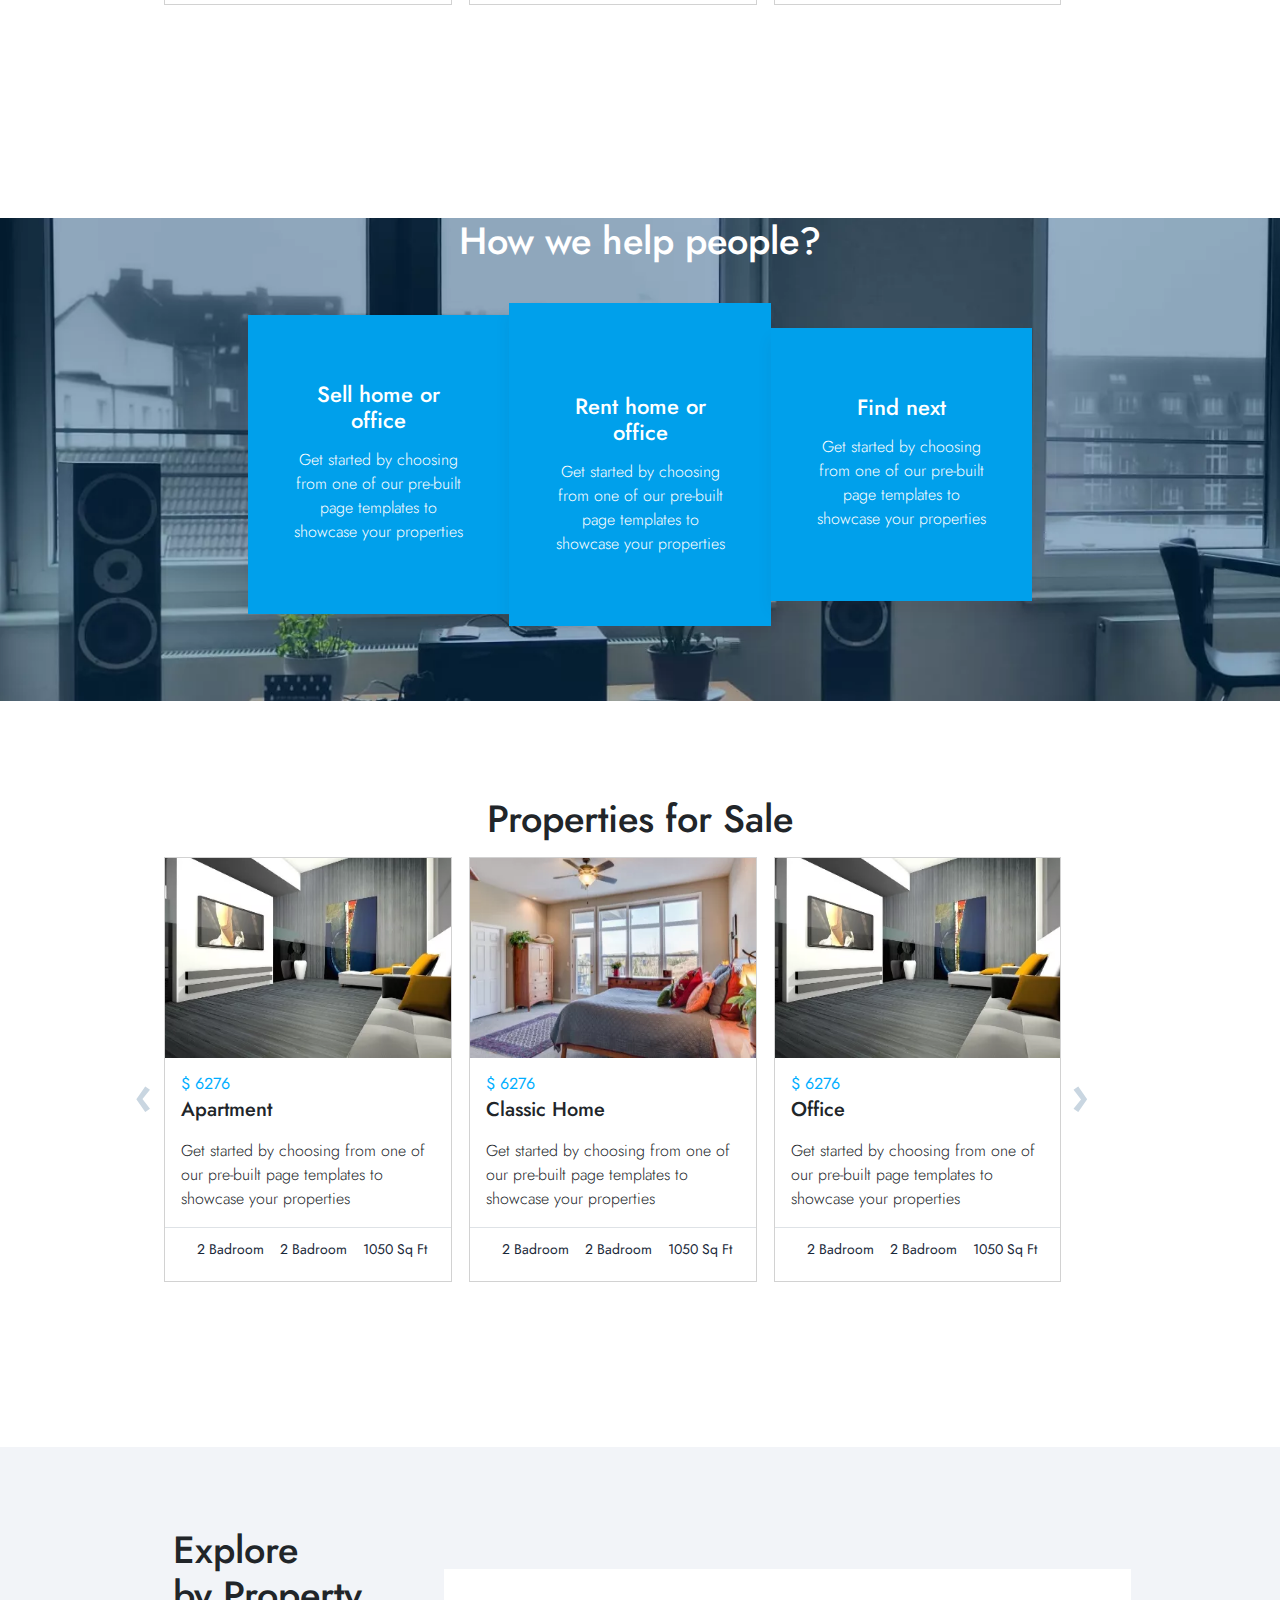
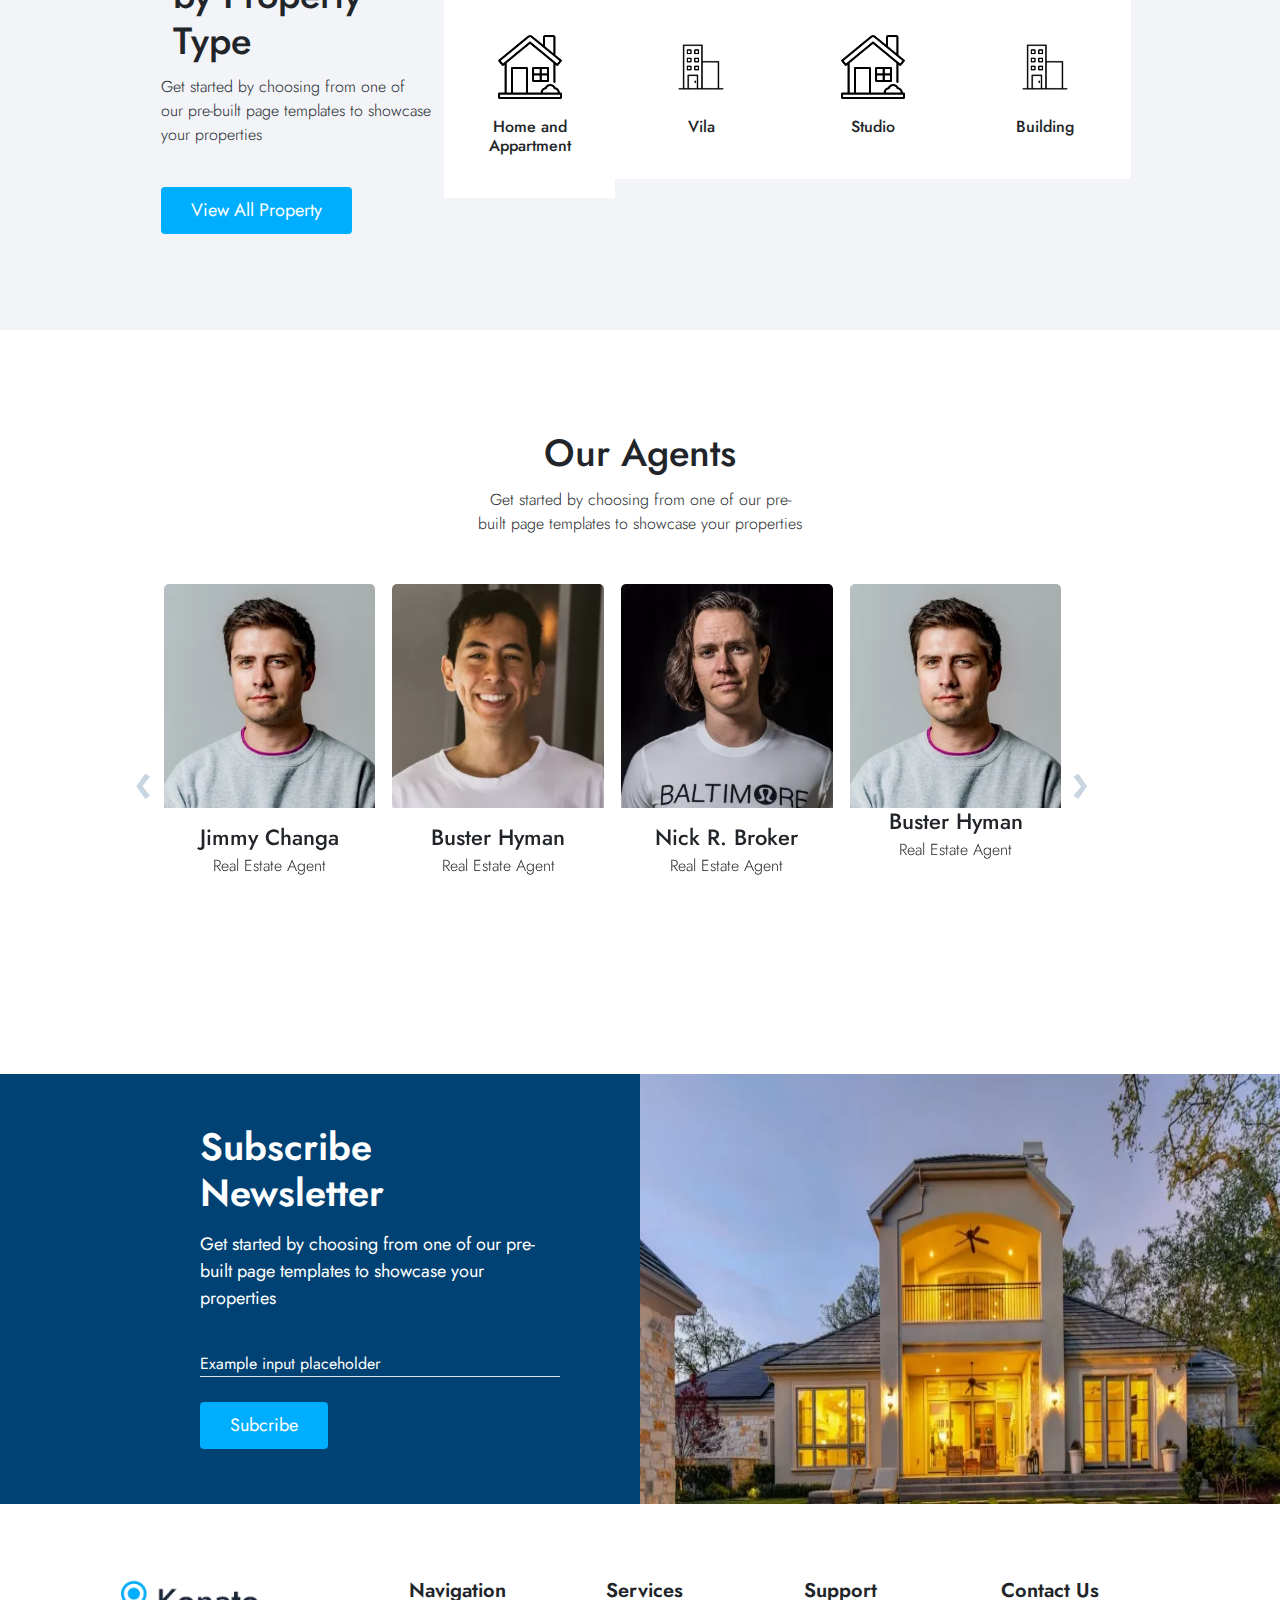
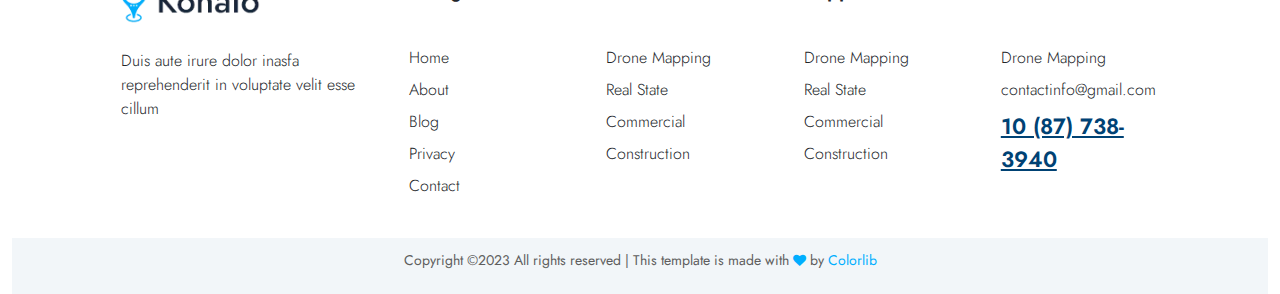
==== commit 2f28a248: "ytre" ====
--- a/index.html
+++ b/index.html
@@ -69,13 +69,13 @@
                     </li>
                 </ul>
                 <form
-                    class="d-flex justify-content-center col-4 d-xl-flex d-lg-flex d-sm-none d-xs-none d-md-none hidden_form col-4 p-0">
+                    class="d-flex justify-content-center align-items-center col-4 d-xl-flex d-lg-flex d-sm-none d-xs-none d-md-none hidden_form col-4 p-0">
                     <p class="" style="font-size: 18px;font-weight: 400 !important;margin-right: 26px;">Call Us: <span
                             class="" style="font-size: 16px;font-weight: 400 !important;padding-bottom: 4px;">+10 (78)
                             356 3276</span>
                     </p>
                     <button type="button" class="btn Font_8 btn_hidden text-white border-0 rounded-1 m-0"
-                        style="padding: 10px 30px !important;background-color: #00AEFF;">Sign in</button>
+                        style="padding: 11px 30px !important;background-color: #00AEFF;">Sign in</button>
                 </form>
             </div>
         </div>
--- a/asset/bootstrap/css/style.css
+++ b/asset/bootstrap/css/style.css
@@ -144,8 +144,8 @@
 }
 
 .MainP1 {
-    left: 21%;
-    top: 24%;
+    left: 19%;
+    top: 26%;
 
     @media only screen and (min-width: 998px) and (max-width: 1260px) {
         left: 14%;
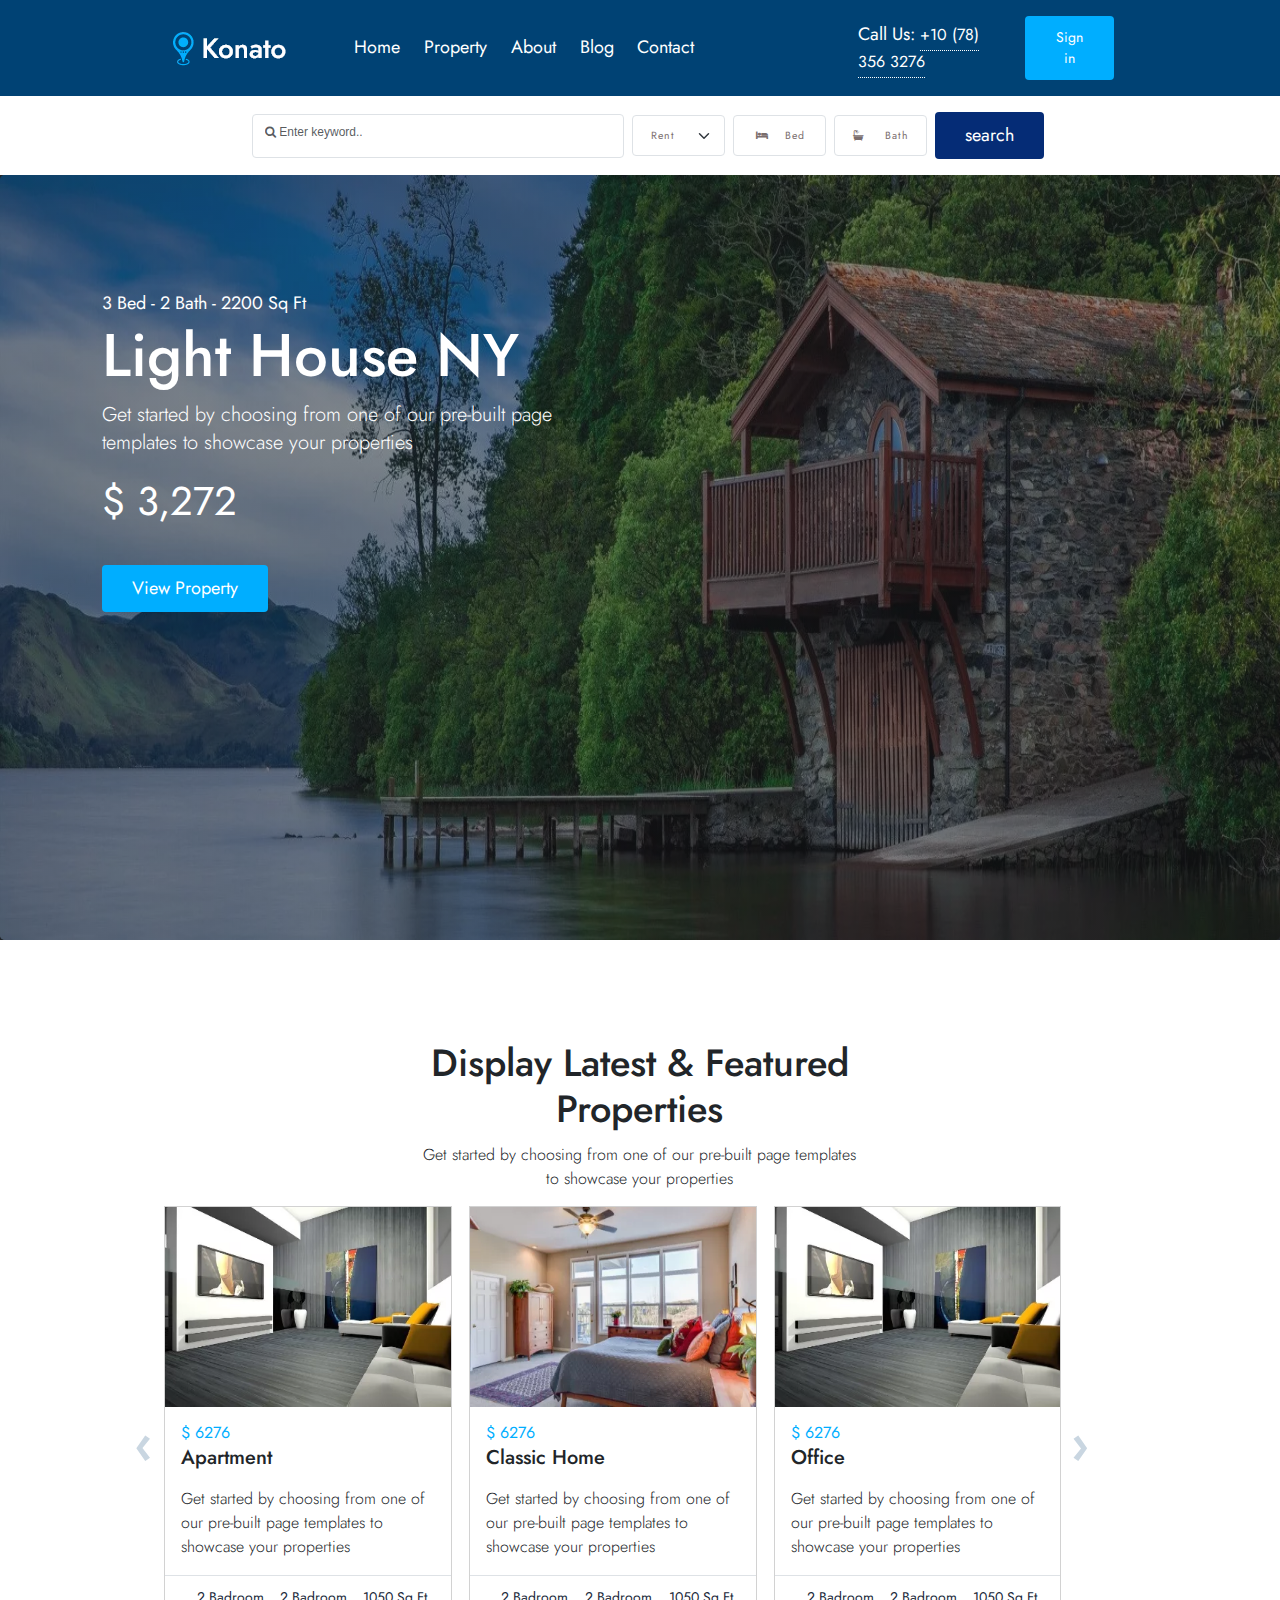
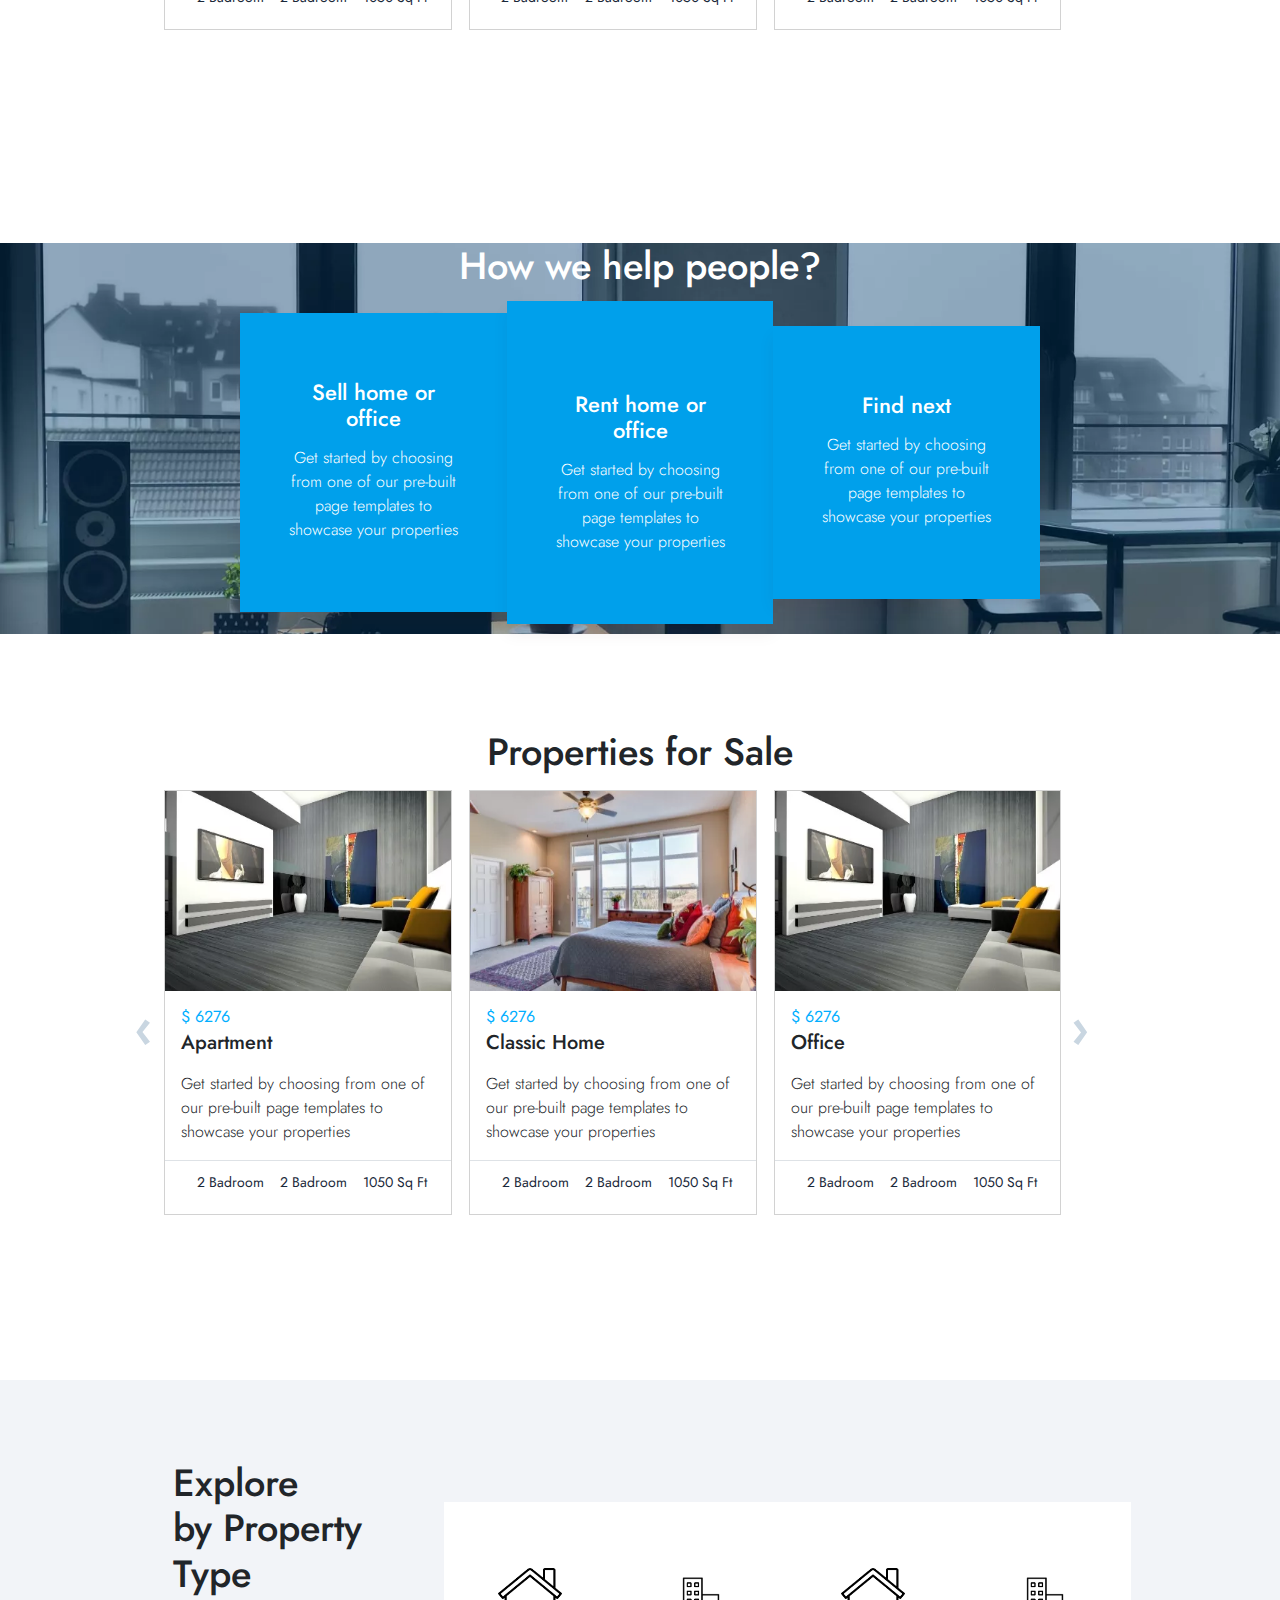
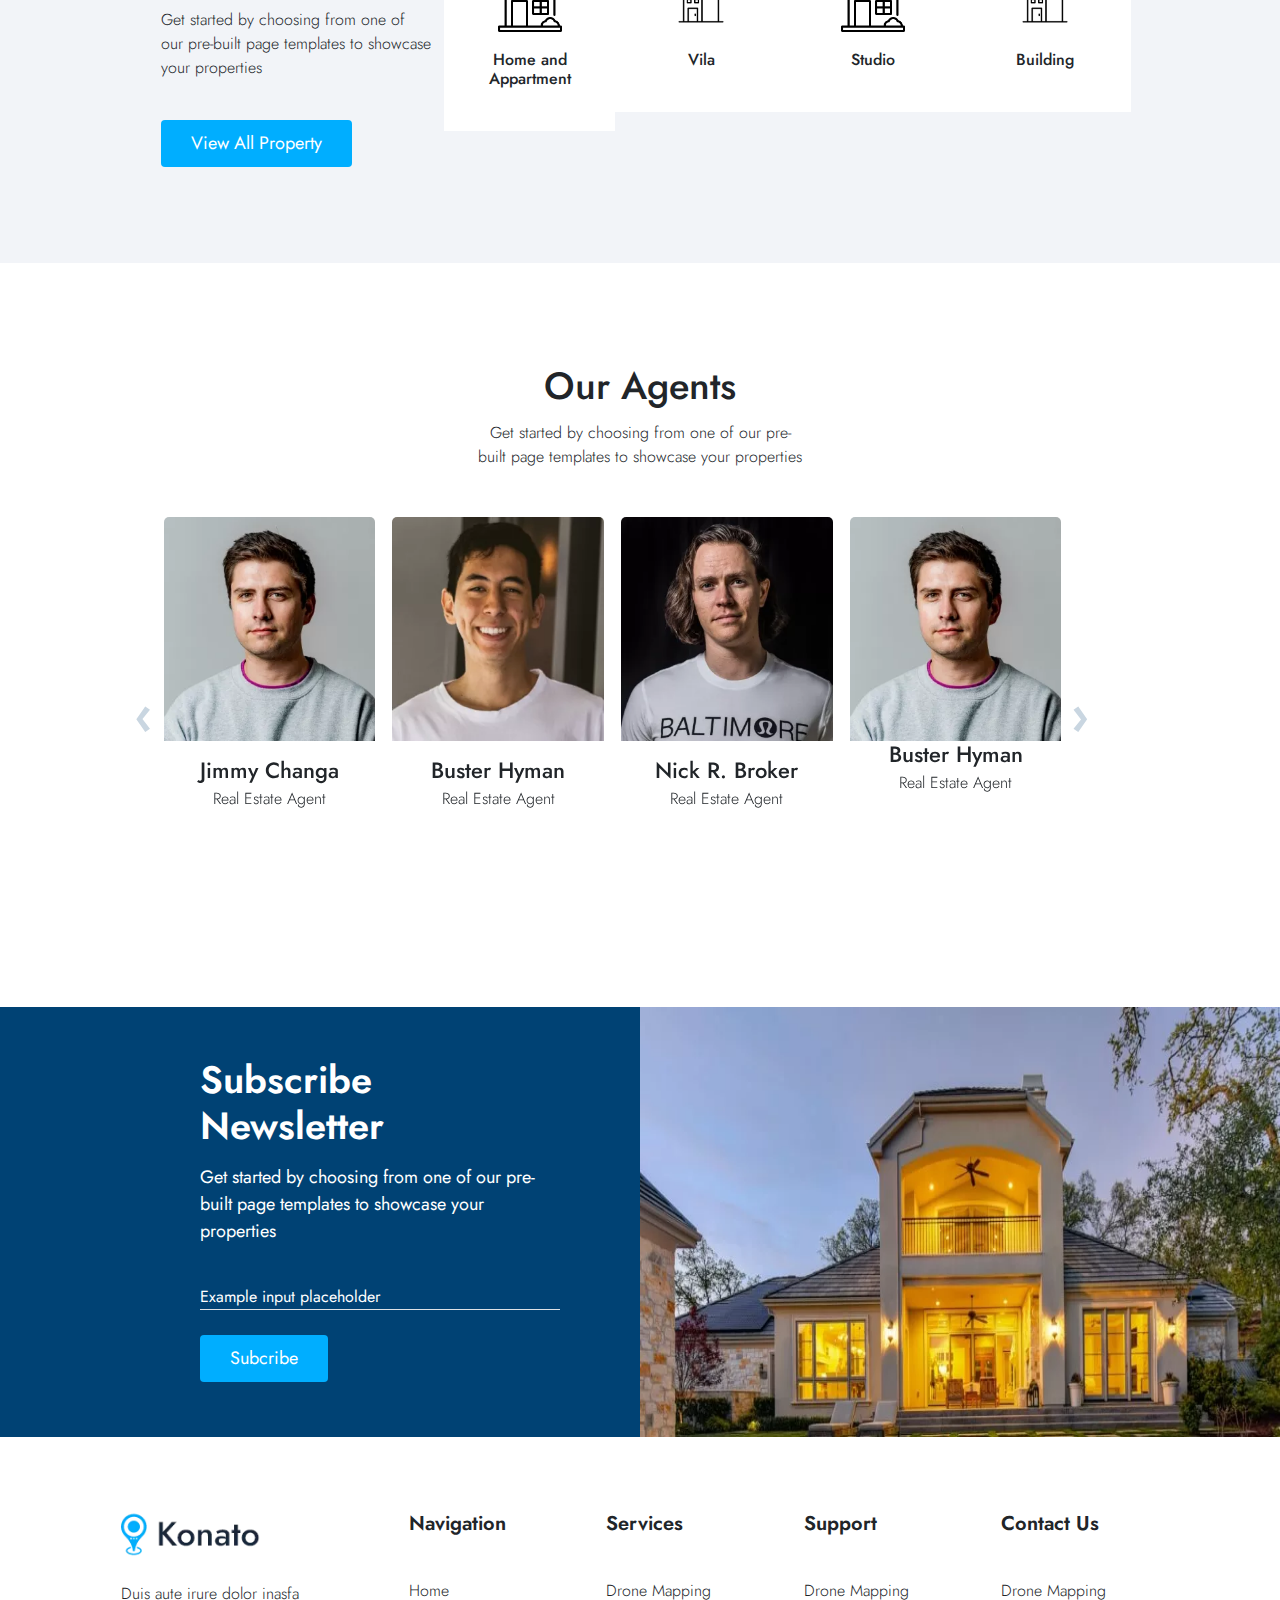
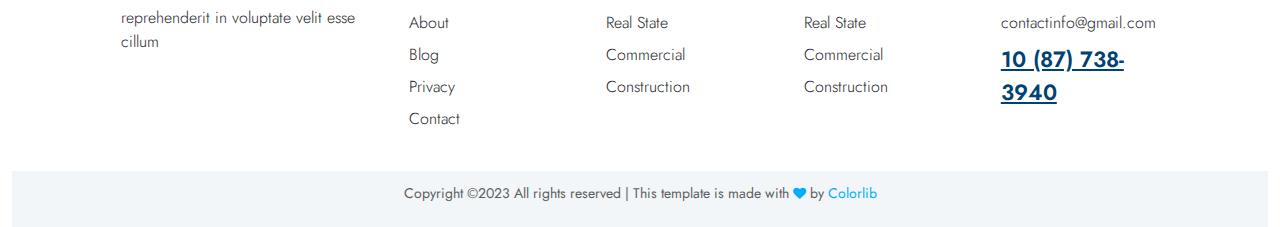
==== commit abe12a44: "uyt" ====
--- a/index.html
+++ b/index.html
@@ -34,17 +34,18 @@
 </head>
 
 <body>
-    <nav class="navbar navbar-expand-lg text-white p-0 m-0">
-        <div class="container-fluid">
+    <nav class="navbar navbar-expand-lg text-white p-0 ps-5 pe-5 m-0">
+        <div class="container-fluid p-m-0">
             <button class="navbar-toggler" type="button" data-bs-toggle="collapse"
                 data-bs-target="#navbarSupportedContent" aria-controls="navbarSupportedContent" aria-expanded="false"
                 aria-label="Toggle navigation">
                 <span class="navbar-toggler-icon"></span>
             </button>
-            <div class="d-flex justify-self-end"> <a class="me-0 ms-5 mt-0 float-md-start" href="#"><img
-                        src="./asset/image/logo.png.webp" class="img_side" alt=""></a></div>
-            <div class="MainTop d-flex justify-content-around collapse navbar-collapse" id="navbarSupportedContent">
-                <ul class="navbar-nav col-5 mb-lg-0">
+            <div class="d-flex justify-self-end ms-3"> <a class="me-0 ms-5 mt-0 ps-5 float-md-start" href="#"><img
+                        src="./asset/image/logo.png.webp" class=" " style="padding:0px 1px;" alt=""></a></div>
+            <div class="MainTop d-flex justify-content-around collapse navbar-collapse p-0 m-0"
+                id="navbarSupportedContent">
+                <ul class="navbar-nav col-5 mb-lg-0 p-m-0">
                     <li class="nav-item">
                         <a class="nav-link me-2 active text-white" aria-current="page" href="#">Home</a>
                     </li>
@@ -69,12 +70,13 @@
                     </li>
                 </ul>
                 <form
-                    class="d-flex justify-content-center align-items-center col-4 d-xl-flex d-lg-flex d-sm-none d-xs-none d-md-none hidden_form col-4 p-0">
+                    class="d-flex justify-content-center align-items-center pe-5 col-4 d-xl-flex d-lg-flex d-md-block d-sm-none d-xs-none d-md-none hidden_form col-4 p-0">
                     <p class="" style="font-size: 18px;font-weight: 400 !important;margin-right: 26px;">Call Us: <span
-                            class="" style="font-size: 16px;font-weight: 400 !important;padding-bottom: 4px;">+10 (78)
-                            356 3276</span>
+                            class="hidden_P"
+                            style="font-size: 16px;font-weight: 400 !important;padding-bottom: 4px;">+10 (78) 356
+                            3276</span>
                     </p>
-                    <button type="button" class="btn Font_8 btn_hidden text-white border-0 rounded-1 m-0"
+                    <button type="button" class="btn Font_8 btn_hidden text-white border-0 btn_hov rounded-1 m-0"
                         style="padding: 11px 30px !important;background-color: #00AEFF;">Sign in</button>
                 </form>
             </div>
@@ -242,10 +244,10 @@
     <div class="container-fluid BgNic text-center p-0">
         <div class="text-center text-white padd-T2 p-0 mt-5">
             <div class="">
-                <h2 class="Fac_S p-0">How we help people?</h2>
-            </div>
-        </div>
-        <div class="container-fluid Padd_F2">
+                <h2 class="Fac_S p-0 mt-5">How we help people?</h2>
+            </div>
+        </div>
+        <div class="container-fluid p-0">
             <div class="row justify-content-center align-items-center col-xl-10 col-sm-12 mx-auto p-0">
                 <div class="col-xl-3 col-lg-3 col-md-5 col-sm-5 p-0">
                     <div class="card text-center len_H">
@@ -288,7 +290,7 @@
     </figure>
     <div class="with_col_owl">
         <div class="owl-first owl-carousel owl-theme position-relative p-0">
-            <div class=" card w-100 Mar_auto rounded-0">
+            <div class=" card Mar_auto rounded-0">
                 <img src="asset/image/items2.jpg.webp" class="card-img-top rounded-0 img_Hei" alt="...">
                 <div class="card-body padd-arr">
                     <h5 class="col_T">$ 6276</h5>
@@ -302,7 +304,7 @@
                     <span class="bedP"><i class="fa-solid fa-bed fa-sm" style="color: #a5a4a4;"></i>1050 Sq Ft </span>
                 </div>
             </div>
-            <div class="card w-100 Mar_auto rounded-0">
+            <div class="card Mar_auto rounded-0">
                 <img src="asset/image/items1.jpg.webp" class="card-img-top rounded-0 img_Hei" alt="...">
                 <div class="card-body padd-arr">
                     <h5 class="col_T">$ 6276</h5>
@@ -316,7 +318,7 @@
                     <span class="bedP"><i class="fa-solid fa-bed fa-sm" style="color: #a5a4a4;"></i>1050 Sq Ft </span>
                 </div>
             </div>
-            <div class="card w-100 Mar_auto rounded-0">
+            <div class="card Mar_auto rounded-0">
                 <img src="asset/image/items2.jpg.webp" class="card-img-top rounded-0 img_Hei" alt="...">
                 <div class="card-body padd-arr">
                     <h5 class="col_T">$ 6276</h5>
@@ -330,7 +332,7 @@
                     <span class="bedP"><i class="fa-solid fa-bed fa-sm" style="color: #a5a4a4;"></i>1050 Sq Ft </span>
                 </div>
             </div>
-            <div class="card w-100 Mar_auto rounded-0">
+            <div class="card Mar_auto rounded-0">
                 <img src="asset/image/items1.jpg.webp" class="card-img-top rounded-0 img_Hei" alt="...">
                 <div class="card-body padd-arr">
                     <h5 class="col_T">$ 6276</h5>
@@ -402,7 +404,7 @@
             </div>
         </div>
     </div>
-    <div class="col-lg-4 PADD_T text-center mx-auto">
+    <div class="col-lg-4 col-sm-8 PADD_T text-center mx-auto">
         <div>
             <h2 class="Fac_S">Our Agents</h2>
         </div>
@@ -412,7 +414,7 @@
         </div>
     </div>
     <!-- owl third -->
-    <div class="with_col_owl mx-auto">
+    <div class="with_owl mx-auto">
         <div class="owl-second owl-carousel owl-theme mt-5 position-relative">
             <div class=" card Mar_auto text-center border-0 w-100 position-relative">
                 <img src="asset/image/team1.jpg.webp" class="card-img-top img_hover_" alt="...">
--- a/asset/bootstrap/css/style.css
+++ b/asset/bootstrap/css/style.css
@@ -147,8 +147,8 @@
     left: 19%;
     top: 26%;
 
-    @media only screen and (min-width: 998px) and (max-width: 1260px) {
-        left: 14%;
+    @media only screen and (min-width: 998px) and (max-width: 1360px) {
+        left: 8%;
         top: 15%;
     }
 
@@ -205,17 +205,46 @@
         padding: 0 6px 90px 6px;
     }
 
-    @media only screen and (min-width: 300px) and (max-width: 778px) {
+    @media only screen and (min-width: 300px) and (max-width: 578px) {
         width: 75%;
         padding: 0 0px 90px 0px;
         margin-right: auto !important;
         margin-left: auto !important;
     }
 
-
-    @media only screen and (min-width: 300px) and (max-width: 578px) {
-        width: 98%;
+    @media only screen and (min-width: 300px) and (max-width: 578px) {
+        width: 92%;
+        padding: 0 0px 0px 0px;
+        padding: 0 0px 0px 0px !important;
+    }
+}
+
+.with_owl {
+    width: 72%;
+    padding: 0 12px 90px 12px;
+    margin-right: auto;
+    margin-left: auto;
+
+    @media only screen and (min-width: 998px) and (max-width: 1260px) {
+        width: 82%;
+        padding: 0 12px 90px 12px;
+    }
+
+    @media only screen and (min-width: 778px) and (max-width: 998px) {
+        width: 63%;
+        padding: 0 6px 90px 6px;
+    }
+
+    @media only screen and (min-width: 300px) and (max-width: 578px) {
+        width: 75%;
         padding: 0 0px 90px 0px;
+        margin-right: auto !important;
+        margin-left: auto !important;
+    }
+
+    @media only screen and (min-width: 300px) and (max-width: 578px) {
+        width: 92%;
+        padding: 0 0px 0px 0px;
         padding: 0 0px 0px 0px !important;
     }
 }
@@ -426,7 +455,7 @@
     }
 
     @media only screen and (min-width:300px) and (max-width: 578px) {
-        padding: 20px 100px 50px 30px;
+        padding: 20px 20px 30px 30px;
     }
 }
 
@@ -506,7 +535,7 @@
 }
 
 .img_side {
-    margin-left: 60px;
+    margin-left: 120px;
 }
 
 .para_B {
@@ -627,7 +656,7 @@
 }
 
 .nav-show-hiden {
-    margin-top: -17px;
+    margin-top: -11px;
     background-color: #4a4747;
 }
 
@@ -654,6 +683,7 @@
 .Padd_F2 {
     margin-top: 39px;
     padding-bottom: 65px;
+    /* --bs-gutter-x: 0rem; */
 }
 
 /* .trans_btn::before {
@@ -772,18 +802,23 @@
     }
 }
 
+
 .btn_bg_S:hover {
     background-color: #004274;
     color: #00AEFF;
     border: 1px solid #00AEFF;
 }
 
+.btn_hov:hover {
+    background-color: #004274;
+    color: #00AEFF;
+    border: 1px solid #00AEFF;
+}
+
 .BTN_TOP {
     right: 10px;
 }
 
 .small_F {
     margin-bottom: 15px;
-}
-
-.hover_under:hover {}+}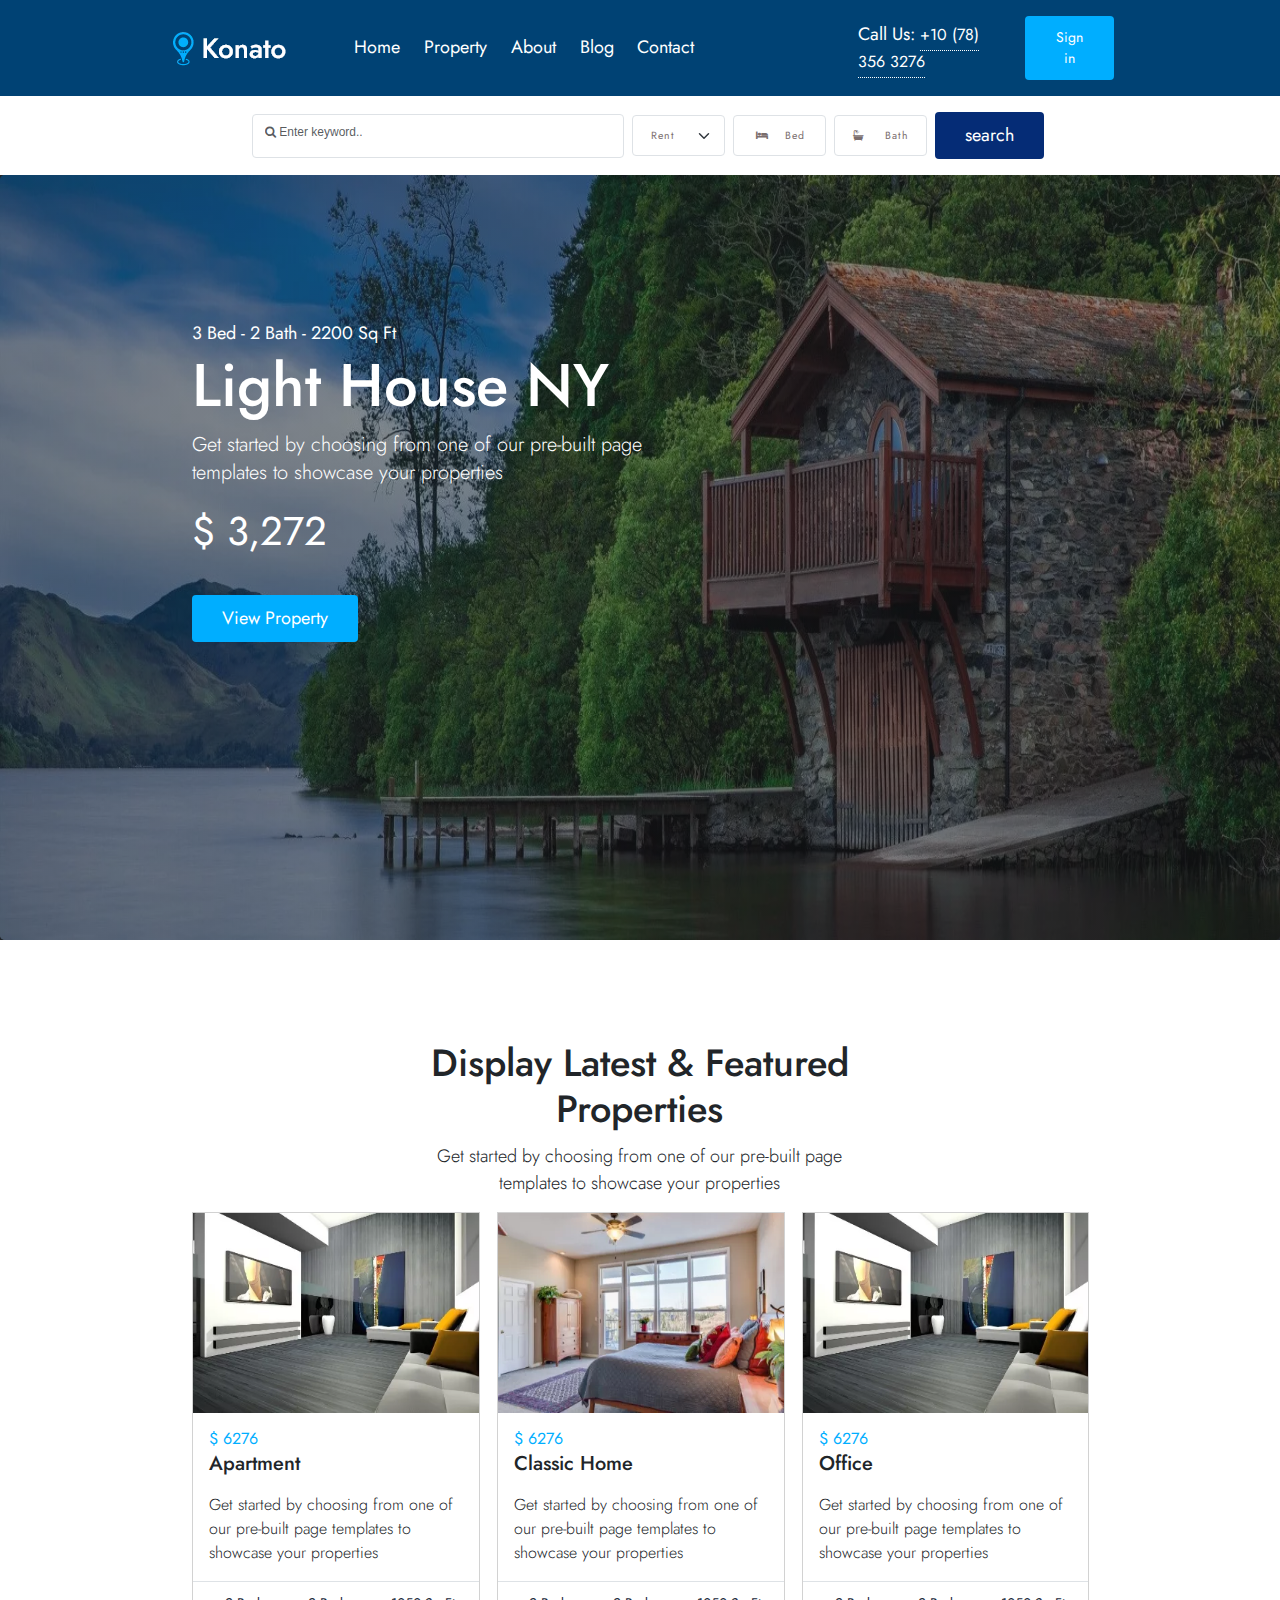
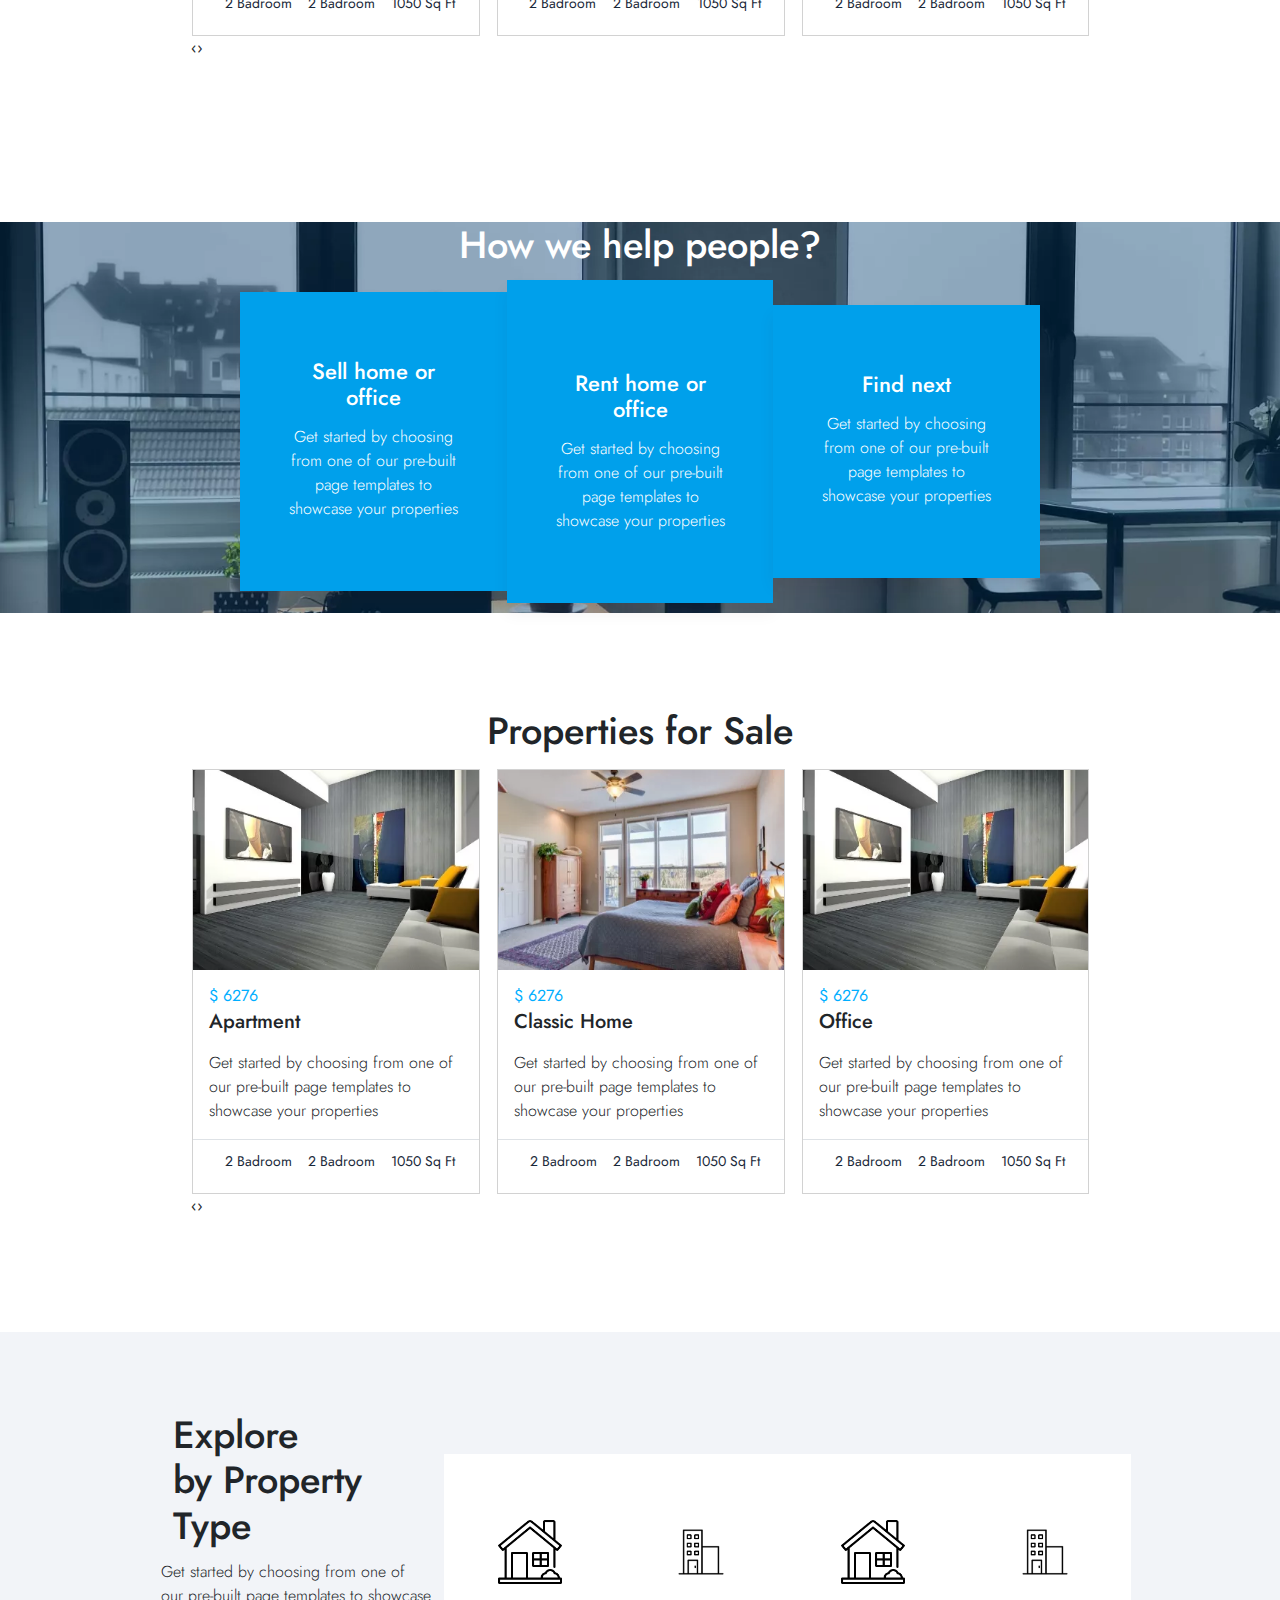
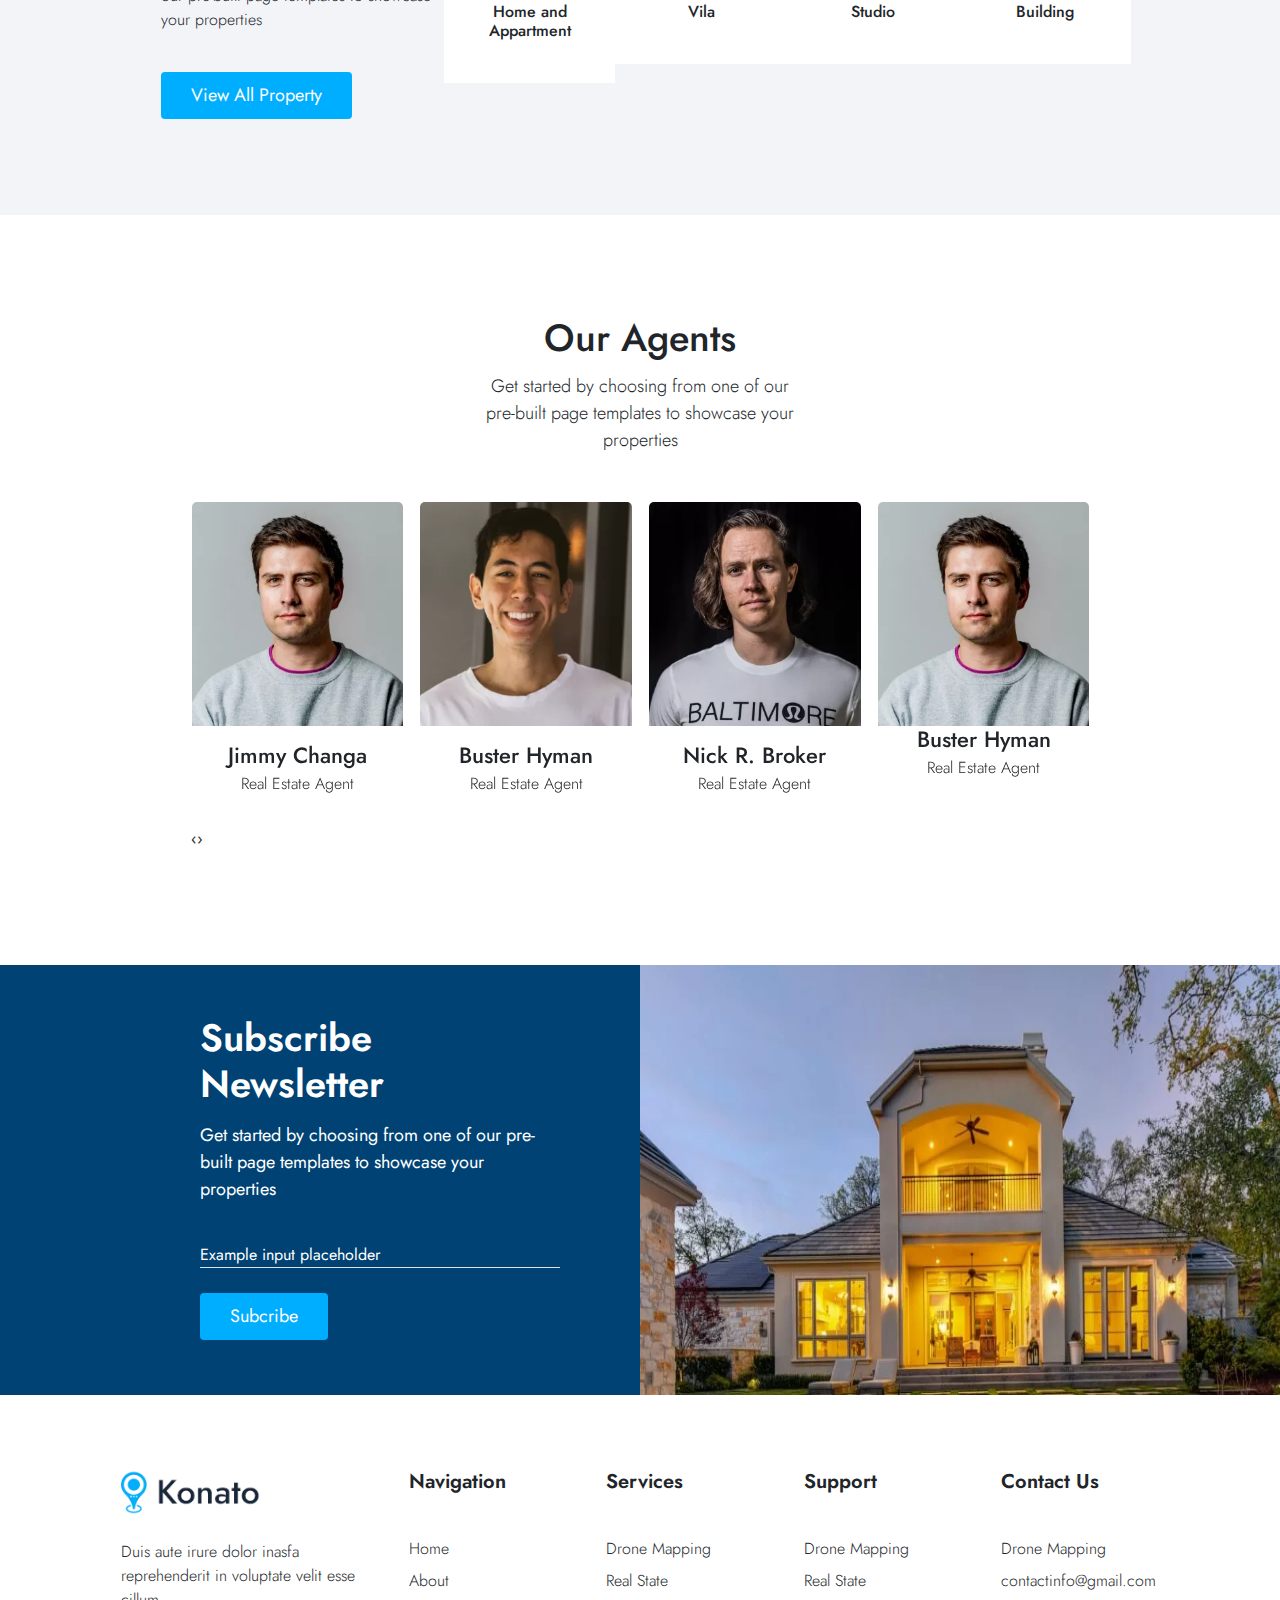
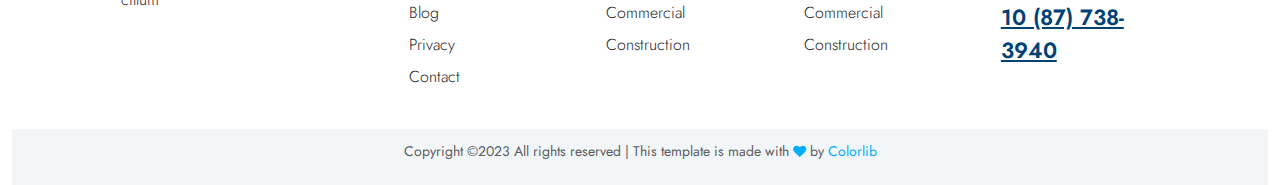
==== commit f00f7328: "uytr" ====
--- a/index.html
+++ b/index.html
@@ -70,11 +70,10 @@
                     </li>
                 </ul>
                 <form
-                    class="d-flex justify-content-center align-items-center pe-5 col-4 d-xl-flex d-lg-flex d-md-block d-sm-none d-xs-none d-md-none hidden_form col-4 p-0">
-                    <p class="" style="font-size: 18px;font-weight: 400 !important;margin-right: 26px;">Call Us: <span
-                            class="hidden_P"
-                            style="font-size: 16px;font-weight: 400 !important;padding-bottom: 4px;">+10 (78) 356
-                            3276</span>
+                    class="d-flex justify-content-center hidden_P align-items-center pe-5 col-4 d-xl-flex d-lg-flex d-md-block d-sm-none d-xs-none d-md-none hidden_form col-4 p-0">
+                    <p class="d-xs-none" style="font-size: 18px;font-weight: 400 !important;margin-right: 26px;">Call
+                        Us: <span class="" style="font-size: 16px;font-weight: 400 !important;padding-bottom: 4px;">+10
+                            (78) 356 3276</span>
                     </p>
                     <button type="button" class="btn Font_8 btn_hidden text-white border-0 btn_hov rounded-1 m-0"
                         style="padding: 11px 30px !important;background-color: #00AEFF;">Sign in</button>
@@ -157,7 +156,7 @@
             <img src="./asset/image/h1_hero1.jpg.webp" class="card-img" alt="...">
             <div class="card-img-overlay col-lg-12 col-md-12 col-sm-12">
                 <div class="MainP1 position-absolute">
-                    <div class=" col-lg-8 col-md-8 col-sm-9">
+                    <div class=" col-lg-8 col-md-8 col-sm-10">
                         <p class="Font_w_S">3 Bed - 2 Bath - 2200 Sq Ft</p>
                         <h1 class="LightH">Light House NY</h1>
                         <p class="Para_L">Get started by choosing from one of our pre-built page templates to showcase
@@ -171,7 +170,7 @@
         </div>
     </div>
     </div>
-    <div class="col-xl-5 col-lg-8 col-md-8 col-sm-8 PADD_T text-center mx-auto">
+    <div class="col-xl-5 col-lg-9 col-md-8 col-sm-8 PADD_T text-center mx-auto">
         <div>
             <h2 class="Fac_S">Display Latest & Featured Properties</h2>
         </div>
@@ -288,7 +287,7 @@
             <h2 class="Fac_S">Properties for Sale</h2>
         </div>
     </figure>
-    <div class="with_col_owl">
+    <div class="with_col_owl mx-auto">
         <div class="owl-first owl-carousel owl-theme position-relative p-0">
             <div class=" card Mar_auto rounded-0">
                 <img src="asset/image/items2.jpg.webp" class="card-img-top rounded-0 img_Hei" alt="...">
--- a/asset/bootstrap/css/style.css
+++ b/asset/bootstrap/css/style.css
@@ -148,8 +148,8 @@
     top: 26%;
 
     @media only screen and (min-width: 998px) and (max-width: 1360px) {
-        left: 8%;
-        top: 15%;
+        left: 15%;
+        top: 19%;
     }
 
     @media only screen and (min-width: 778px) and (max-width: 998px) {
@@ -157,12 +157,17 @@
         top: 10%;
     }
 
-    @media only screen and (min-width: 578px) and (max-width: 778px) {
-        left: 12%;
-        top: 12%;
-    }
-
-    @media only screen and (min-width: 300px) and (max-width: 578px) {
+    @media only screen and (min-width: 688px) and (max-width: 778px) {
+        left: 6%;
+        top: 17%;
+    }
+
+    @media only screen and (min-width: 488px) and (max-width: 688px) {
+        left: 9%;
+        top: 10%;
+    }
+
+    @media only screen and (min-width: 300px) and (max-width: 488px) {
         left: 2%;
         top: 10%;
     }
@@ -195,13 +200,50 @@
     margin-right: auto;
     margin-left: auto;
 
+    @media only screen and (min-width: 890px) and (max-width: 1260px) {
+        width: 95%;
+        padding: 0 12px 90px 12px;
+    }
+
+    /* @media only screen and (min-width: 890px) and (max-width: 998px) {
+        width: 73%;
+        padding: 0 6px 90px 6px;
+    } */
+
+    @media only screen and (min-width: 668px) and (max-width: 890px) {
+        width: 84%;
+        padding: 0 0px 90px 0px;
+        margin-right: auto !important;
+        margin-left: auto !important;
+    }
+
+    @media only screen and (min-width: 578px) and (max-width: 668) {
+        width: 69%;
+        padding: 0 0px 90px 0px;
+        margin-right: auto !important;
+        margin-left: auto !important;
+    }
+
+    @media only screen and (min-width: 300px) and (max-width: 578px) {
+        width: 95%;
+        padding: 0 0px 0px 0px;
+        padding: 0 0px 0px 0px !important;
+    }
+}
+
+.with_owl {
+    width: 72%;
+    padding: 0 12px 90px 12px;
+    margin-right: auto;
+    margin-left: auto;
+
     @media only screen and (min-width: 998px) and (max-width: 1260px) {
         width: 82%;
         padding: 0 12px 90px 12px;
     }
 
     @media only screen and (min-width: 778px) and (max-width: 998px) {
-        width: 73%;
+        width: 63%;
         padding: 0 6px 90px 6px;
     }
 
@@ -219,70 +261,40 @@
     }
 }
 
-.with_owl {
-    width: 72%;
-    padding: 0 12px 90px 12px;
-    margin-right: auto;
-    margin-left: auto;
-
-    @media only screen and (min-width: 998px) and (max-width: 1260px) {
-        width: 82%;
-        padding: 0 12px 90px 12px;
-    }
-
-    @media only screen and (min-width: 778px) and (max-width: 998px) {
-        width: 63%;
-        padding: 0 6px 90px 6px;
-    }
-
-    @media only screen and (min-width: 300px) and (max-width: 578px) {
-        width: 75%;
-        padding: 0 0px 90px 0px;
-        margin-right: auto !important;
-        margin-left: auto !important;
-    }
-
-    @media only screen and (min-width: 300px) and (max-width: 578px) {
-        width: 92%;
-        padding: 0 0px 0px 0px;
-        padding: 0 0px 0px 0px !important;
-    }
-}
-
-.owl-first-one,
+/* .owl-first-one,
 .owl-second,
 .owl-first,
 .owl-next {
     position: absolute;
-    right: -28px;
+    right: -14px;
     font-size: 50px;
     top: 40%;
     color: #c9d6e1;
     font-weight: bolder;
 
-    /* font: inherit; */
-    @media only screen and (min-width: 300px) and (max-width: 778px) {
-        display: none;
-        right: 0px;
-    }
-}
-
-.owl-first-one,
+@media only screen and (min-width: 300px) and (max-width: 6614px) {
+    display: none;
+    right: 0px;
+}
+}
+
+*/
+/* .owl-first-one,
 .owl-second,
 .owl-first,
 .owl-prev {
     position: absolute;
-    left: -28px;
+    left: -14px;
     font-size: 50px;
     top: 40%;
     font-weight: bolder;
     color: #c9d6e1;
 
-    @media only screen and (min-width: 300px) and (max-width: 778px) {
+    @media only screen and (min-width: 300px) and (max-width: 668px) {
         display: none;
         left: 0px;
     }
-}
+} */
 
 .LightH_5 {
     font-size: 50px;
@@ -744,7 +756,7 @@
 }
 
 .small_para {
-    font-size: 16px;
+    font-size: 18px;
     font-weight: 300 !important;
     margin-bottom: 15px;
     line-height: 28px;
@@ -767,6 +779,10 @@
 
 .PADD_T {
     padding-top: 100px;
+
+    @media only screen and (min-width:300px) and (max-width: 578px) {
+        padding-top: 70px;
+    }
 }
 
 .hei_Fix {
